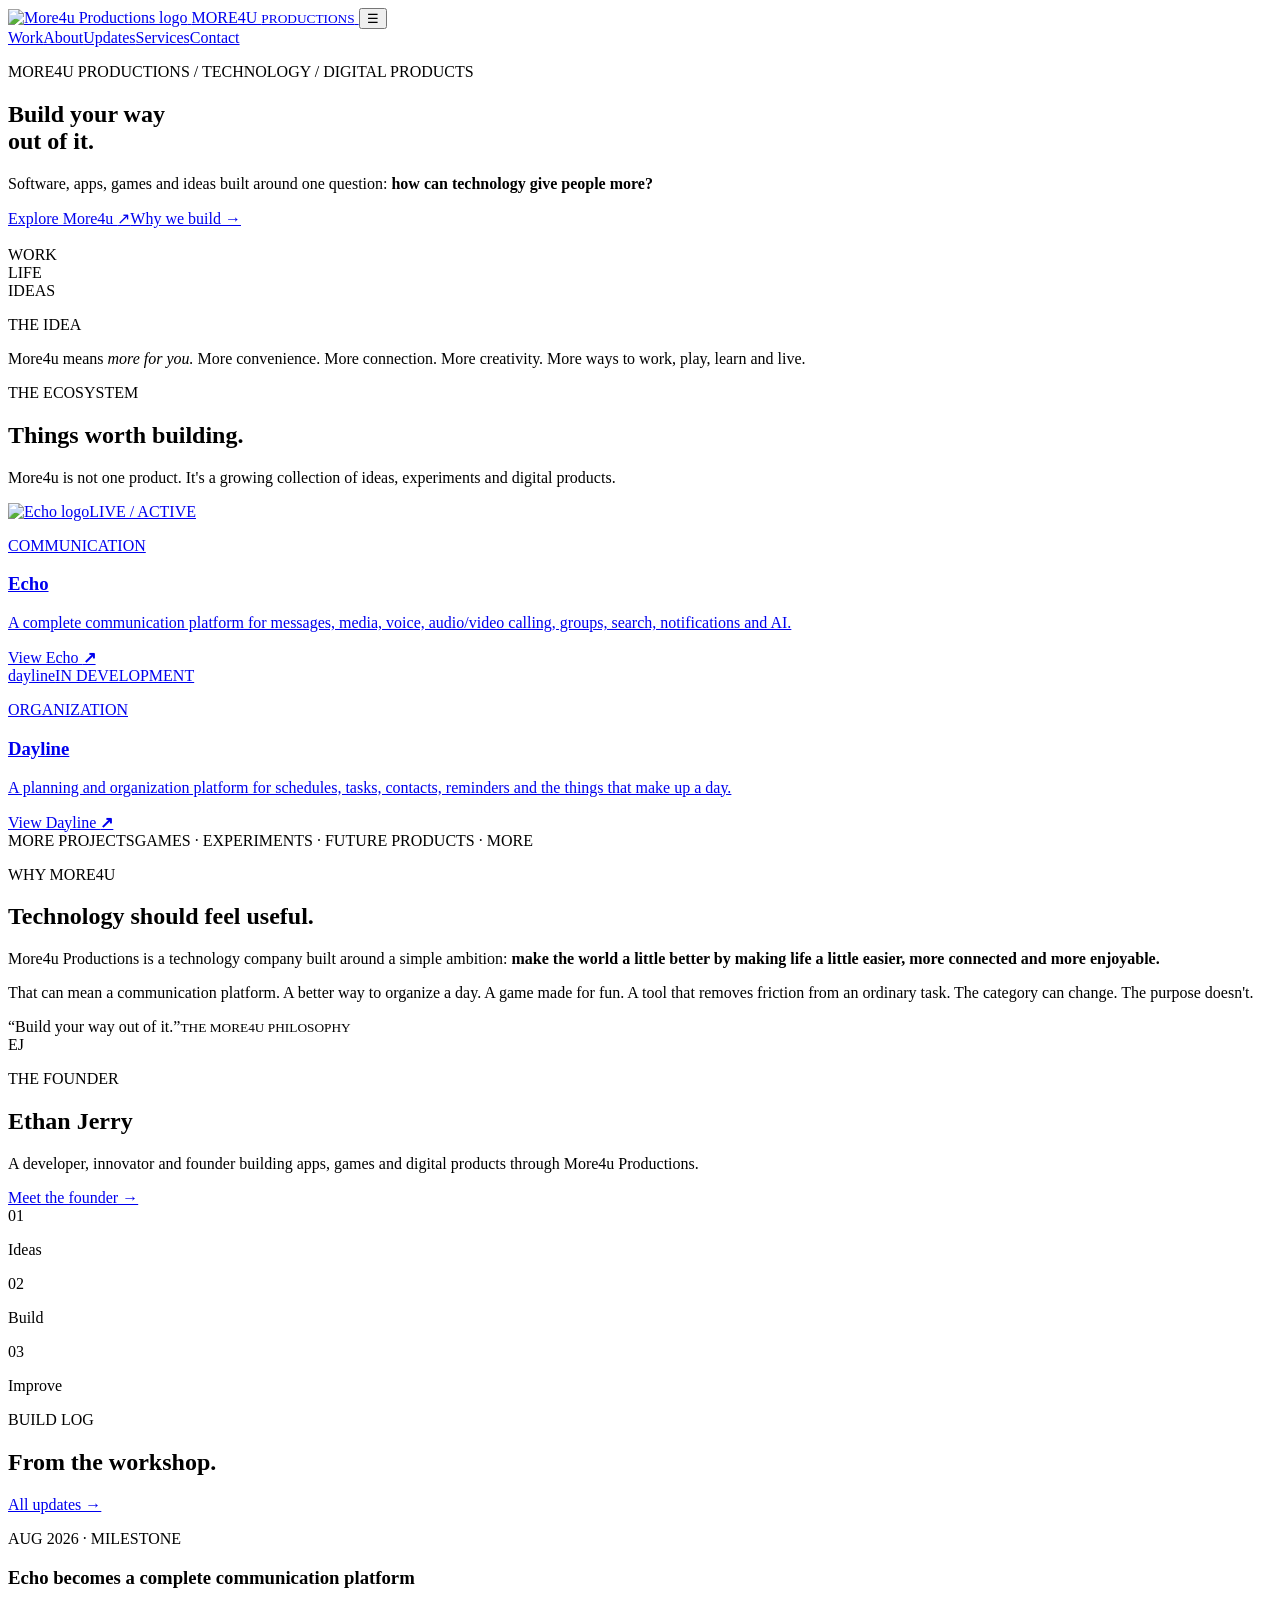
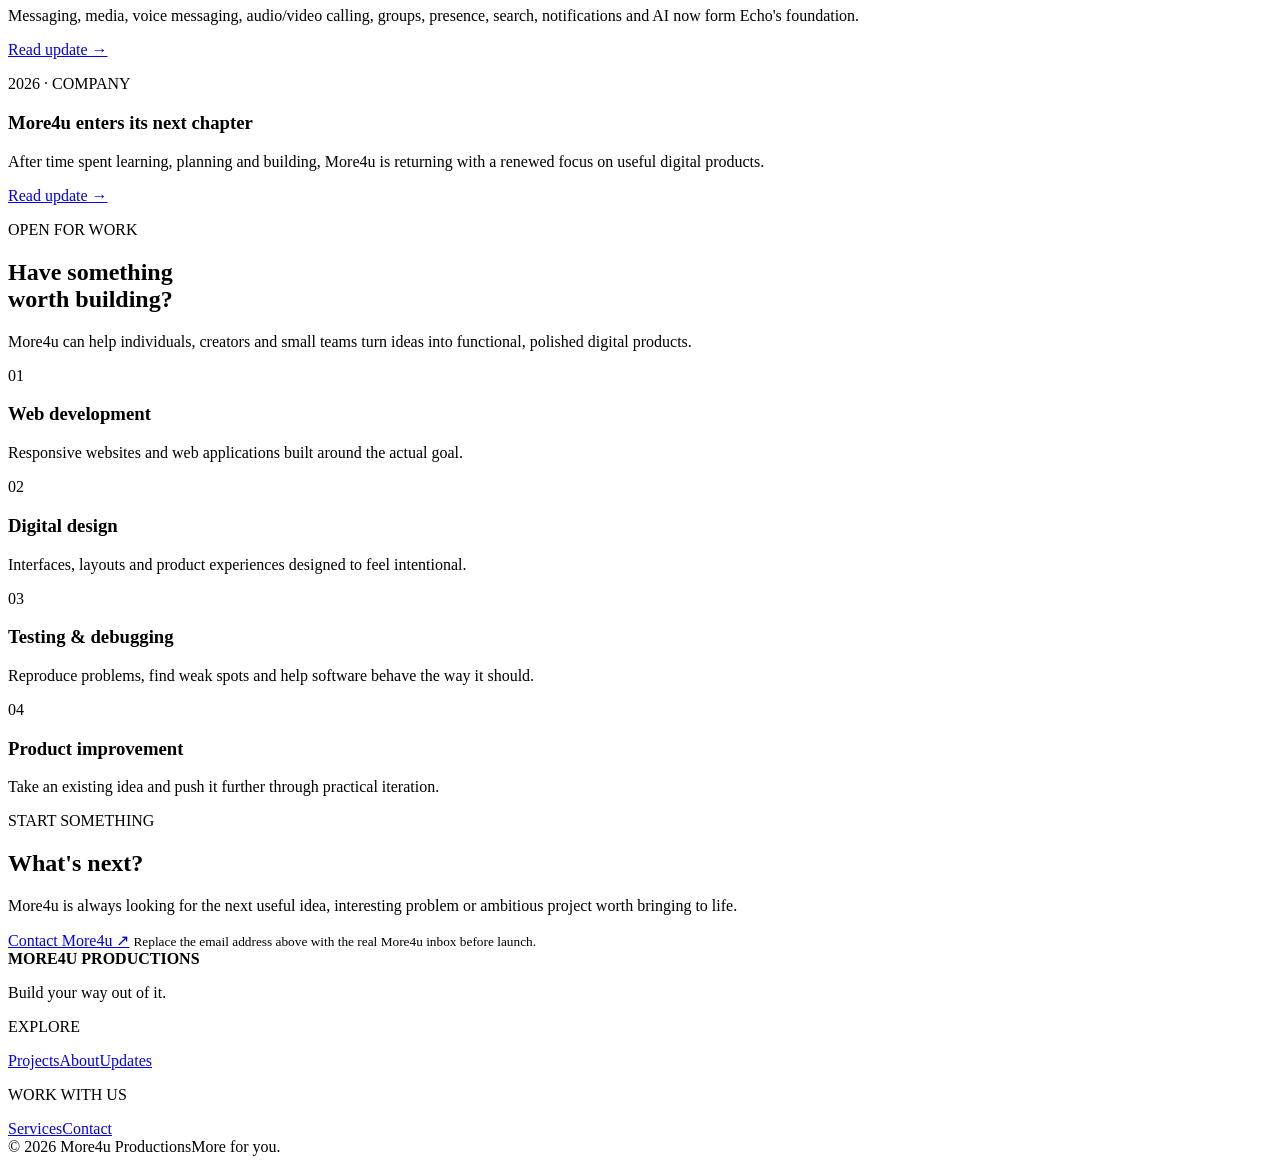
==== index.html @ 385468c3 "Add files via upload" ====
<!doctype html>
<html lang="en">
<head>
<meta charset="utf-8">
<meta name="viewport" content="width=device-width, initial-scale=1">
<meta name="description" content="More4u Productions builds software, apps, games and digital products designed to give people more.">
<meta property="og:title" content="More4u Productions">
<meta property="og:description" content="Build your way out of it.">
<meta property="og:type" content="website">
<title>More4u Productions | Build your way out of it.</title>
<link rel="icon" href="assets/more4u-logo-transparent.png">
<link rel="stylesheet" href="assets/site.css">
</head>
<body>
<div id="progress"></div>
<header class="site-header">
  <a class="brand" href="index.html" aria-label="More4u Productions home">
    <img src="assets/more4u-logo-transparent.png" alt="More4u Productions logo">
    <span>MORE4U <small>PRODUCTIONS</small></span>
  </a>
  <button class="nav-toggle" aria-label="Open menu">☰</button>
  <nav class="nav">
    <a href="#work">Work</a><a href="#story">About</a><a href="#updates">Updates</a><a href="#services">Services</a><a href="#contact">Contact</a>
  </nav>
</header>

<main>
<section class="hero shell">
  <div class="hero-copy reveal">
    <p class="kicker">MORE4U PRODUCTIONS / TECHNOLOGY / DIGITAL PRODUCTS</p>
    <h1>Build your way<br><span>out of it.</span></h1>
    <p class="hero-lead">Software, apps, games and ideas built around one question: <strong>how can technology give people more?</strong></p>
    <div class="actions"><a class="button primary" href="#work">Explore More4u <span>↗</span></a><a class="text-link" href="#story">Why we build →</a></div>
  </div>
  <div class="hero-mark reveal">
    <div class="mark-ring"></div>
    <img src="assets/more4u-logo-transparent.png" alt="" class="hero-logo">
    <div class="orbit-label one">WORK</div><div class="orbit-label two">LIFE</div><div class="orbit-label three">IDEAS</div>
  </div>
</section>

<section class="statement">
  <div class="shell statement-grid">
    <p class="kicker">THE IDEA</p>
    <p class="statement-text">More4u means <em>more for you.</em> More convenience. More connection. More creativity. More ways to work, play, learn and live.</p>
  </div>
</section>

<section id="work" class="section shell">
  <div class="section-head"><div><p class="kicker">THE ECOSYSTEM</p><h2>Things worth building.</h2></div><p>More4u is not one product. It's a growing collection of ideas, experiments and digital products.</p></div>
  <div class="project-grid">
    <a class="project-card featured" href="projects/echo.html">
      <div class="project-visual echo-visual"><img src="assets/echo-logo.png" alt="Echo logo"><span class="visual-tag">LIVE / ACTIVE</span></div>
      <div class="project-info"><p class="eyebrow">COMMUNICATION</p><h3>Echo</h3><p>A complete communication platform for messages, media, voice, audio/video calling, groups, search, notifications and AI.</p><span class="arrow">View Echo <b>↗</b></span></div>
    </a>
    <a class="project-card" href="projects/dayline.html">
      <div class="project-visual dayline-visual"><span class="dayline-word">dayline</span><span class="visual-tag development">IN DEVELOPMENT</span></div>
      <div class="project-info"><p class="eyebrow">ORGANIZATION</p><h3>Dayline</h3><p>A planning and organization platform for schedules, tasks, contacts, reminders and the things that make up a day.</p><span class="arrow">View Dayline <b>↗</b></span></div>
    </a>
  </div>
  <div class="future-row"><span>MORE PROJECTS</span><span>GAMES · EXPERIMENTS · FUTURE PRODUCTS · MORE</span></div>
</section>

<section id="story" class="section dark-section">
  <div class="shell story-grid">
    <div class="story-title"><p class="kicker">WHY MORE4U</p><h2>Technology should feel useful.</h2></div>
    <div class="story-copy">
      <p>More4u Productions is a technology company built around a simple ambition: <strong>make the world a little better by making life a little easier, more connected and more enjoyable.</strong></p>
      <p>That can mean a communication platform. A better way to organize a day. A game made for fun. A tool that removes friction from an ordinary task. The category can change. The purpose doesn't.</p>
      <div class="quote">“Build your way out of it.”<small>THE MORE4U PHILOSOPHY</small></div>
    </div>
  </div>
</section>

<section class="founder shell">
  <div class="founder-card">
    <div class="founder-avatar">EJ</div>
    <div class="founder-main"><p class="kicker">THE FOUNDER</p><h2>Ethan Jerry</h2><p>A developer, innovator and founder building apps, games and digital products through More4u Productions.</p><a href="about.html" class="text-link">Meet the founder →</a></div>
    <div class="founder-side"><span>01</span><p>Ideas</p><span>02</span><p>Build</p><span>03</span><p>Improve</p></div>
  </div>
</section>

<section id="updates" class="section shell">
  <div class="section-head"><div><p class="kicker">BUILD LOG</p><h2>From the workshop.</h2></div><a class="text-link" href="updates.html">All updates →</a></div>
  <div class="post-grid">
    <article class="post-card"><p class="post-date">AUG 2026 · MILESTONE</p><h3>Echo becomes a complete communication platform</h3><p>Messaging, media, voice messaging, audio/video calling, groups, presence, search, notifications and AI now form Echo's foundation.</p><a href="updates/echo-communication-platform.html">Read update →</a></article>
    <article class="post-card"><p class="post-date">2026 · COMPANY</p><h3>More4u enters its next chapter</h3><p>After time spent learning, planning and building, More4u is returning with a renewed focus on useful digital products.</p><a href="updates/more4u-next-chapter.html">Read update →</a></article>
  </div>
</section>

<section id="services" class="section shell service-section">
  <div class="section-head"><div><p class="kicker">OPEN FOR WORK</p><h2>Have something<br>worth building?</h2></div><p>More4u can help individuals, creators and small teams turn ideas into functional, polished digital products.</p></div>
  <div class="service-grid">
    <div><span>01</span><h3>Web development</h3><p>Responsive websites and web applications built around the actual goal.</p></div>
    <div><span>02</span><h3>Digital design</h3><p>Interfaces, layouts and product experiences designed to feel intentional.</p></div>
    <div><span>03</span><h3>Testing & debugging</h3><p>Reproduce problems, find weak spots and help software behave the way it should.</p></div>
    <div><span>04</span><h3>Product improvement</h3><p>Take an existing idea and push it further through practical iteration.</p></div>
  </div>
</section>

<section id="contact" class="contact-section">
  <div class="shell contact-inner">
    <p class="kicker">START SOMETHING</p><h2>What's next?</h2>
    <p>More4u is always looking for the next useful idea, interesting problem or ambitious project worth bringing to life.</p>
    <a class="button primary" href="mailto:hello@more4uproductions.dedyn.io">Contact More4u <span>↗</span></a>
    <small class="contact-note">Replace the email address above with the real More4u inbox before launch.</small>
  </div>
</section>
</main>

<footer class="site-footer"><div class="shell footer-grid"><div class="footer-brand"><img src="assets/more4u-logo-transparent.png" alt=""><b>MORE4U PRODUCTIONS</b><p>Build your way out of it.</p></div><div><p class="footer-label">EXPLORE</p><a href="#work">Projects</a><a href="about.html">About</a><a href="updates.html">Updates</a></div><div><p class="footer-label">WORK WITH US</p><a href="#services">Services</a><a href="#contact">Contact</a></div></div><div class="shell footer-bottom"><span>© 2026 More4u Productions</span><span>More for you.</span></div></footer>
<script src="assets/site.js"></script>
</body></html>
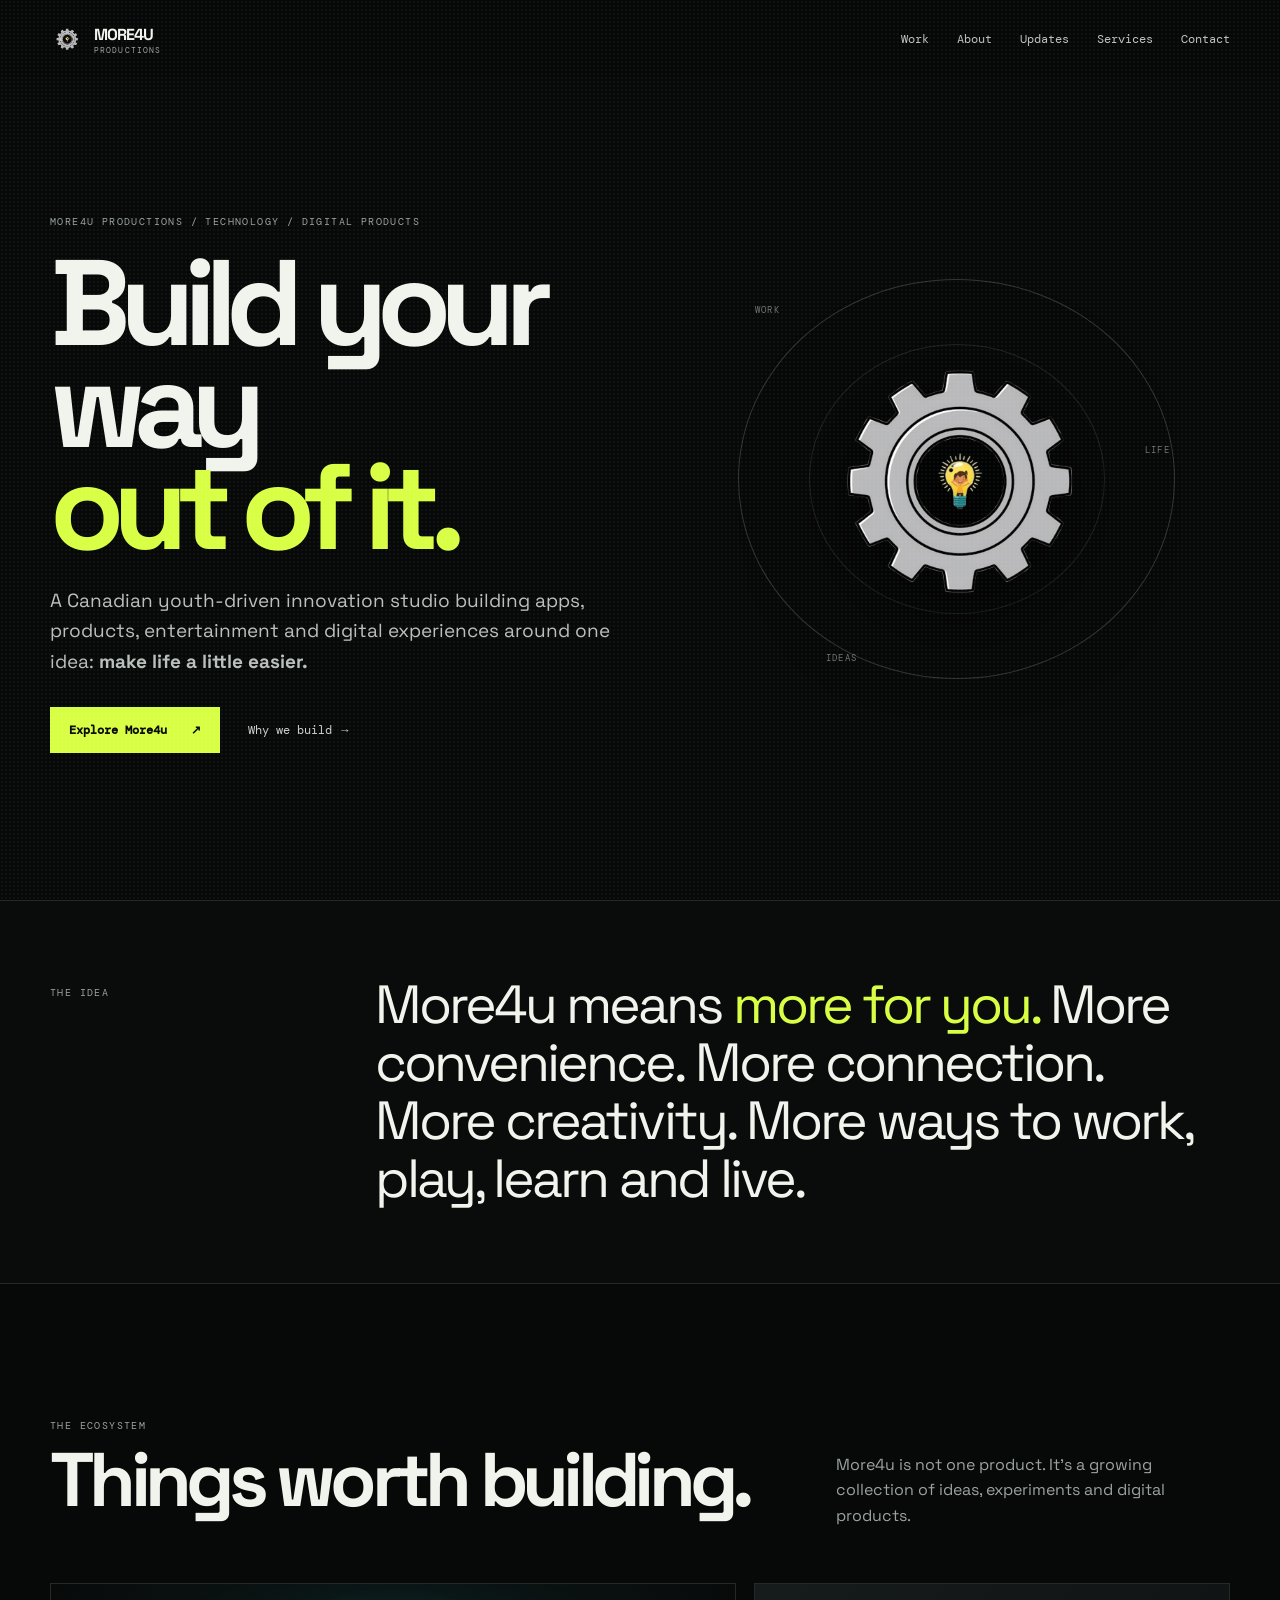
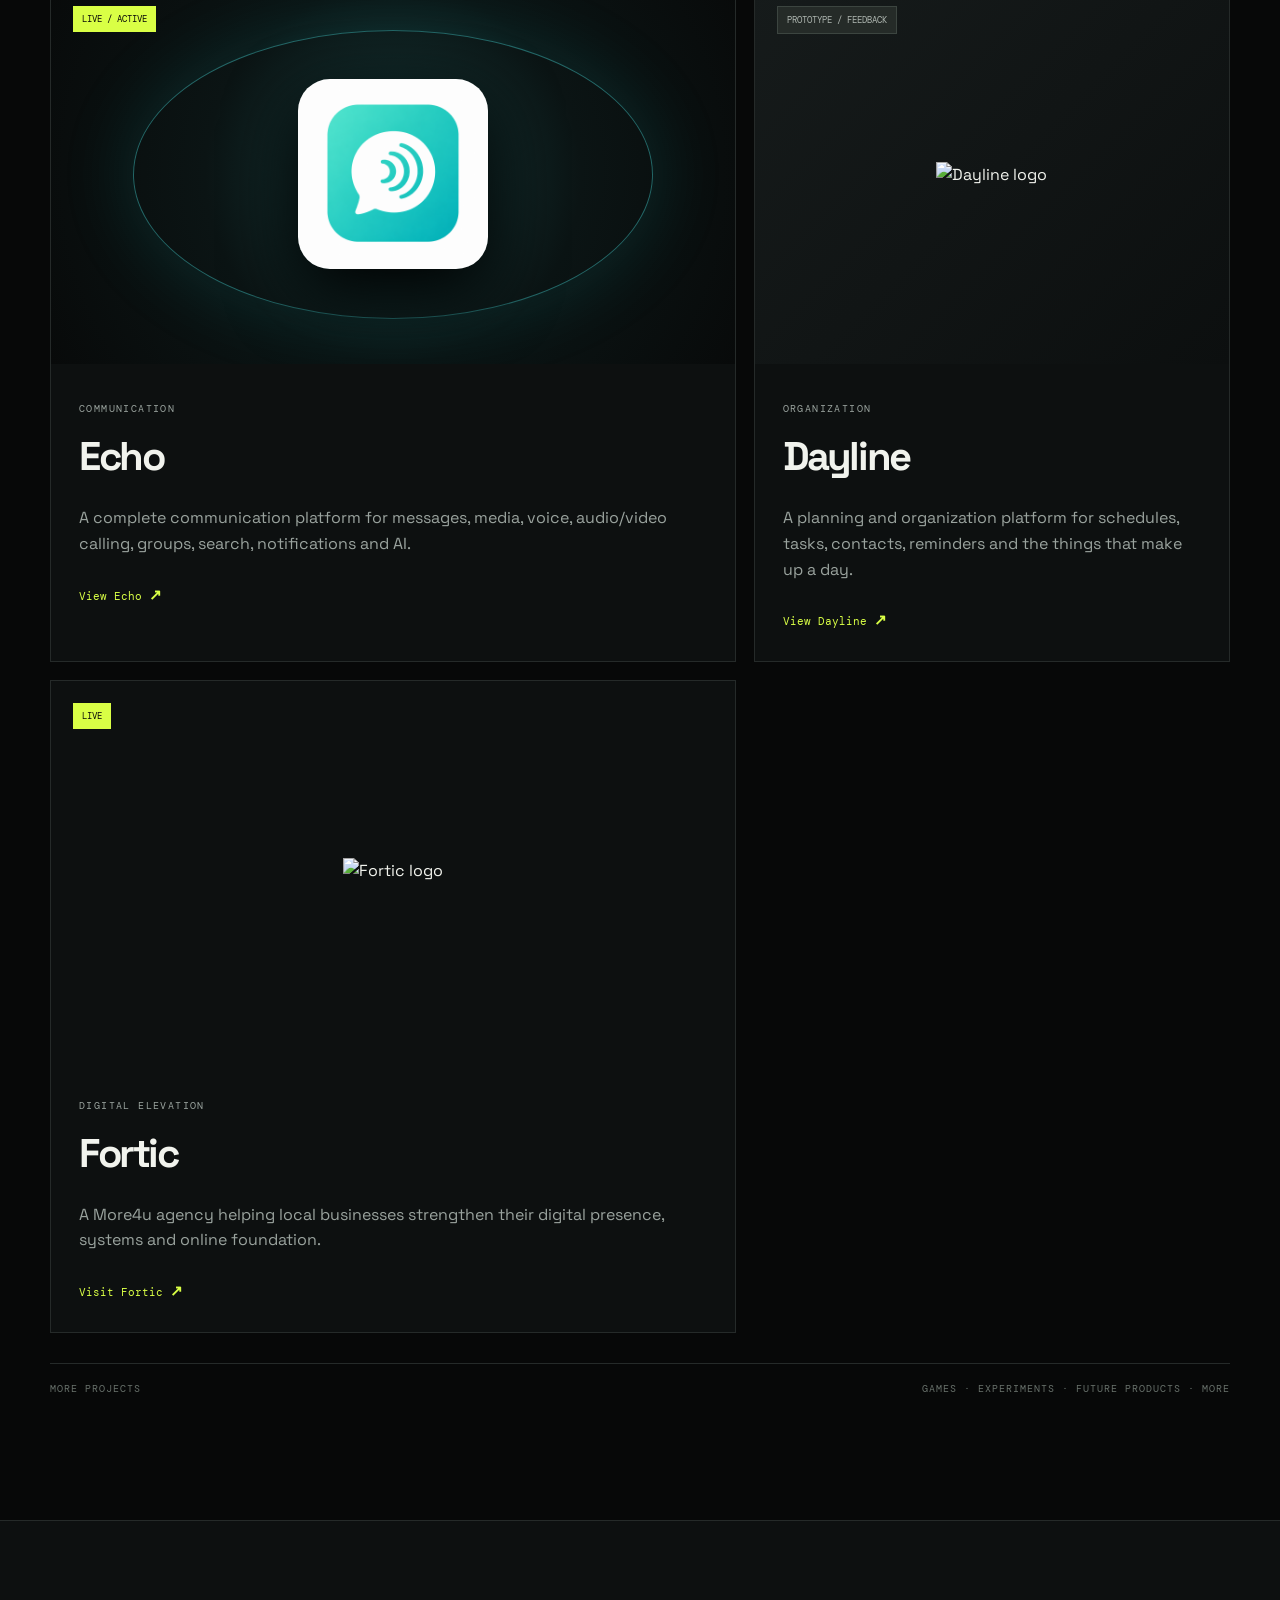
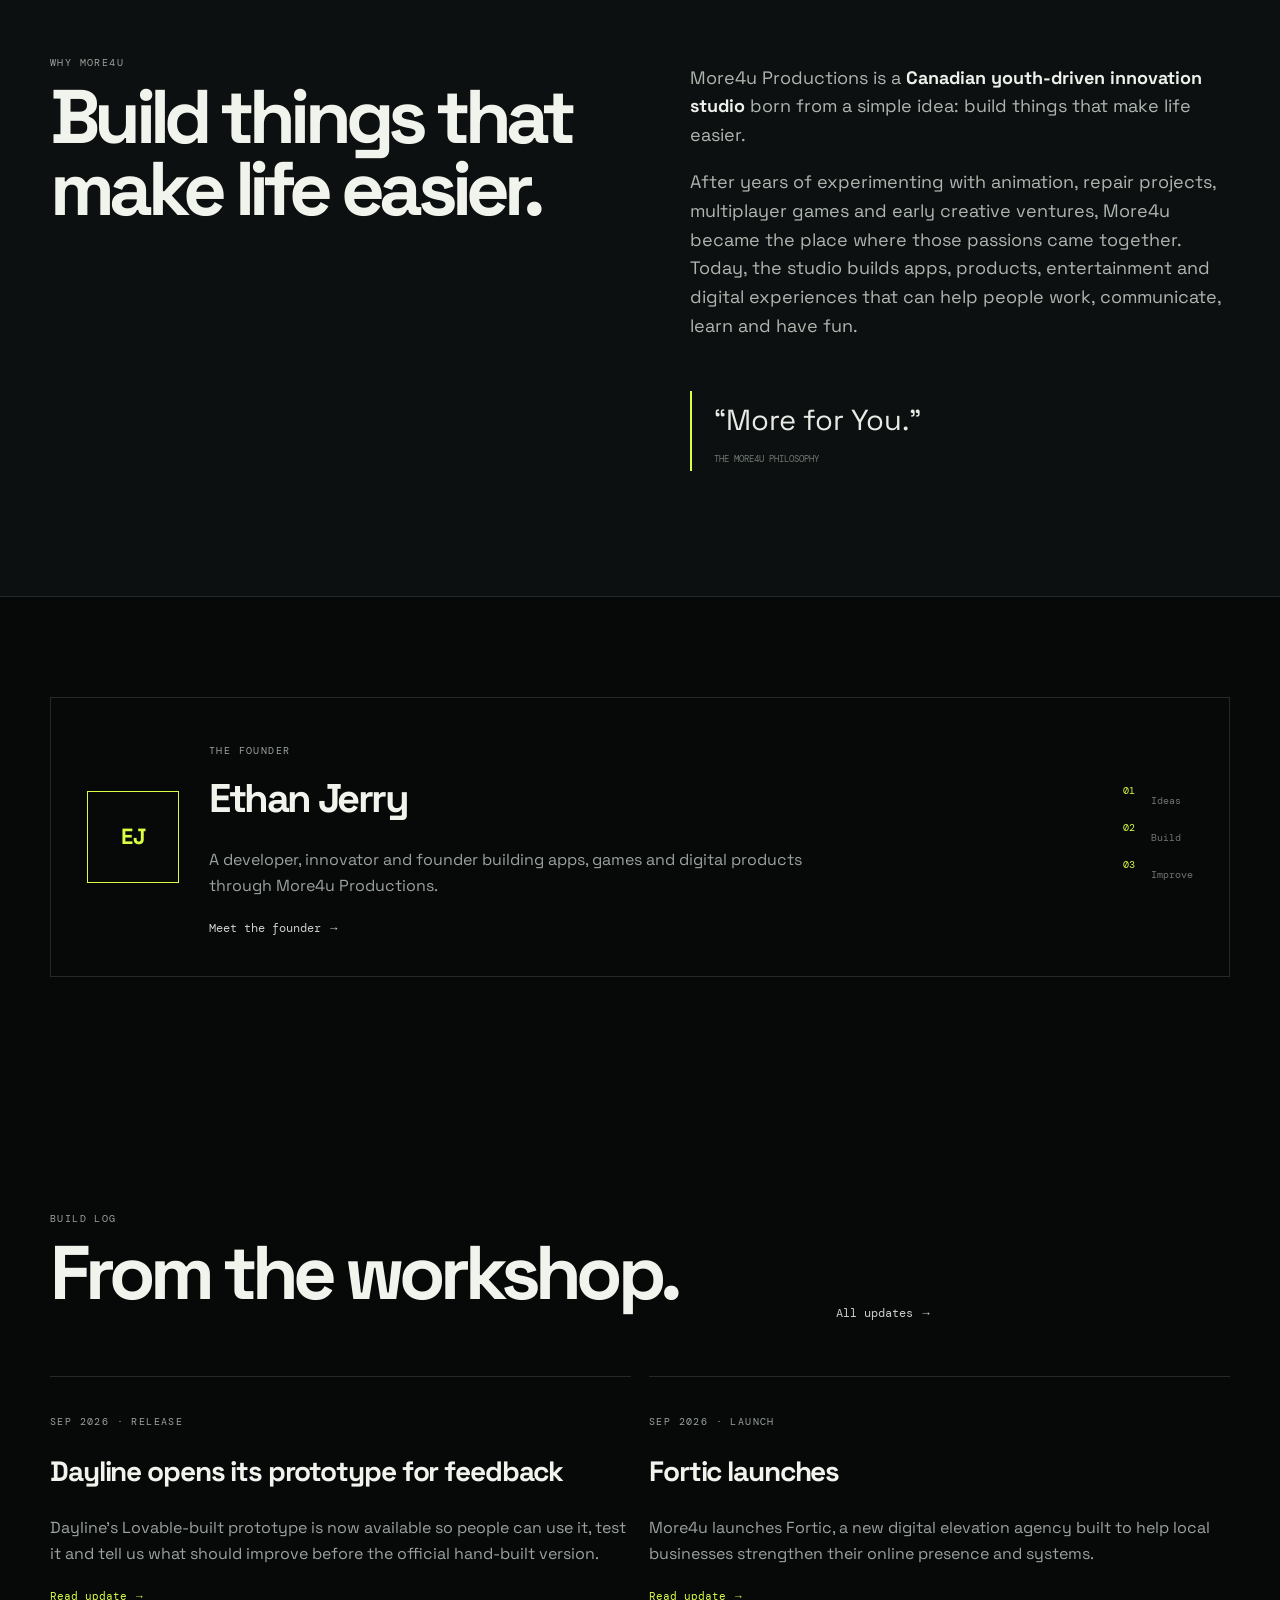
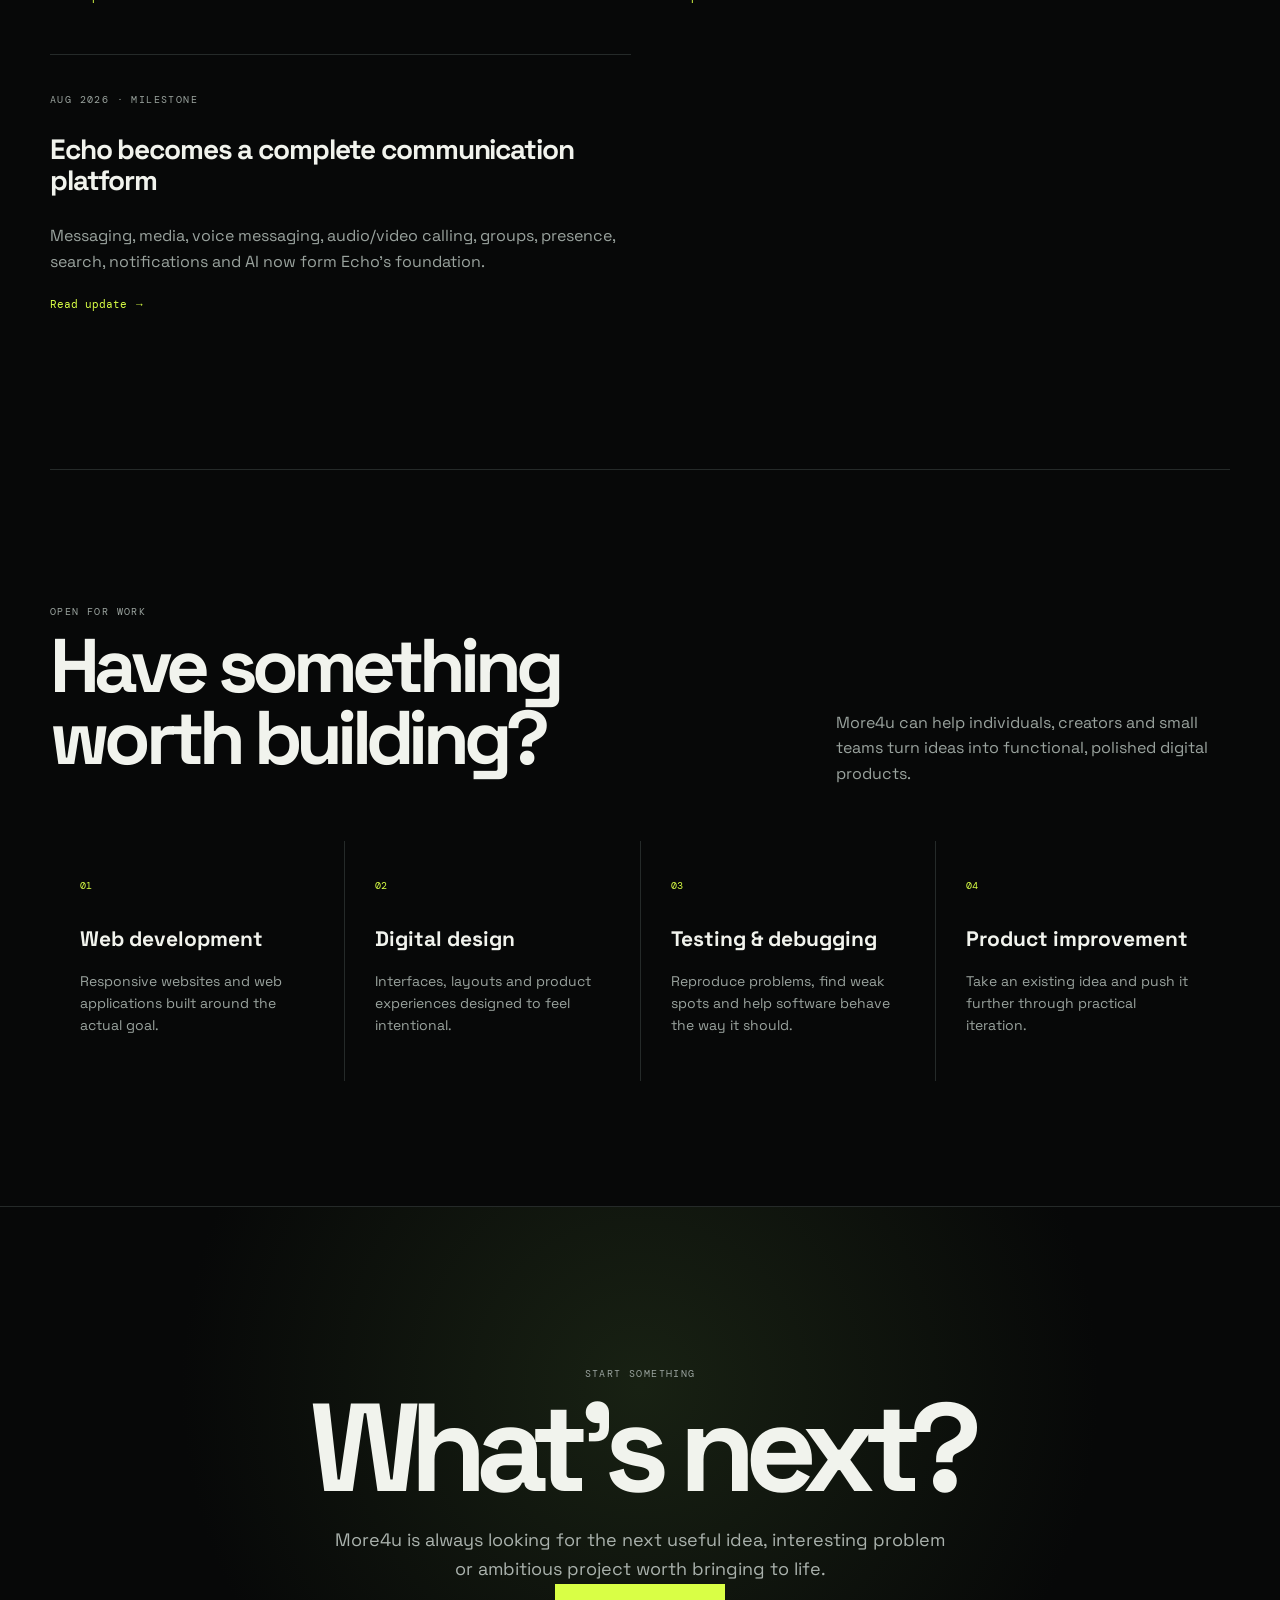
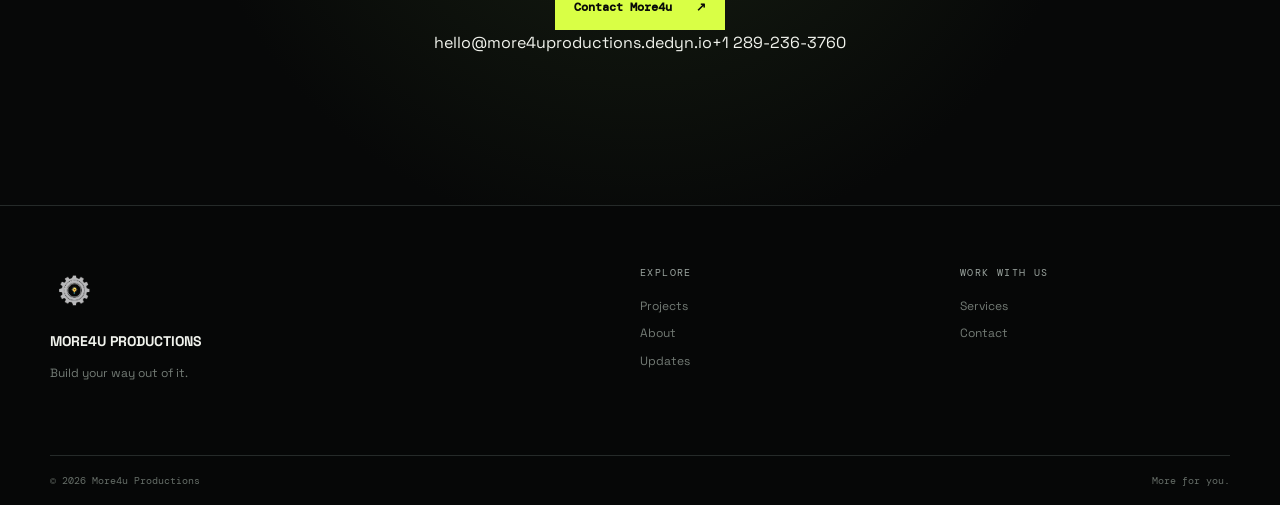
==== commit b98b4ae5: "Add files via upload" ====
--- a/index.html
+++ b/index.html
@@ -29,7 +29,7 @@
   <div class="hero-copy reveal">
     <p class="kicker">MORE4U PRODUCTIONS / TECHNOLOGY / DIGITAL PRODUCTS</p>
     <h1>Build your way<br><span>out of it.</span></h1>
-    <p class="hero-lead">Software, apps, games and ideas built around one question: <strong>how can technology give people more?</strong></p>
+    <p class="hero-lead">A Canadian youth-driven innovation studio building apps, products, entertainment and digital experiences around one idea: <strong>make life a little easier.</strong></p>
     <div class="actions"><a class="button primary" href="#work">Explore More4u <span>↗</span></a><a class="text-link" href="#story">Why we build →</a></div>
   </div>
   <div class="hero-mark reveal">
@@ -54,8 +54,12 @@
       <div class="project-info"><p class="eyebrow">COMMUNICATION</p><h3>Echo</h3><p>A complete communication platform for messages, media, voice, audio/video calling, groups, search, notifications and AI.</p><span class="arrow">View Echo <b>↗</b></span></div>
     </a>
     <a class="project-card" href="projects/dayline.html">
-      <div class="project-visual dayline-visual"><span class="dayline-word">dayline</span><span class="visual-tag development">IN DEVELOPMENT</span></div>
+      <div class="project-visual dayline-visual"><img class="project-card-logo dayline-card-logo" src="assets/dayline-logo.png" alt="Dayline logo"><span class="visual-tag development">PROTOTYPE / FEEDBACK</span></div>
       <div class="project-info"><p class="eyebrow">ORGANIZATION</p><h3>Dayline</h3><p>A planning and organization platform for schedules, tasks, contacts, reminders and the things that make up a day.</p><span class="arrow">View Dayline <b>↗</b></span></div>
+    </a>
+    <a class="project-card" href="https://fortic.more4uproductions.dedyn.io/" target="_blank" rel="noopener">
+      <div class="project-visual fortic-visual"><img class="project-card-logo fortic-card-logo" src="assets/fortic-logo.png" alt="Fortic logo"><span class="visual-tag live">LIVE</span></div>
+      <div class="project-info"><p class="eyebrow">DIGITAL ELEVATION</p><h3>Fortic</h3><p>A More4u agency helping local businesses strengthen their digital presence, systems and online foundation.</p><span class="arrow">Visit Fortic <b>↗</b></span></div>
     </a>
   </div>
   <div class="future-row"><span>MORE PROJECTS</span><span>GAMES · EXPERIMENTS · FUTURE PRODUCTS · MORE</span></div>
@@ -63,11 +67,11 @@
 
 <section id="story" class="section dark-section">
   <div class="shell story-grid">
-    <div class="story-title"><p class="kicker">WHY MORE4U</p><h2>Technology should feel useful.</h2></div>
+    <div class="story-title"><p class="kicker">WHY MORE4U</p><h2>Build things that make life easier.</h2></div>
     <div class="story-copy">
-      <p>More4u Productions is a technology company built around a simple ambition: <strong>make the world a little better by making life a little easier, more connected and more enjoyable.</strong></p>
-      <p>That can mean a communication platform. A better way to organize a day. A game made for fun. A tool that removes friction from an ordinary task. The category can change. The purpose doesn't.</p>
-      <div class="quote">“Build your way out of it.”<small>THE MORE4U PHILOSOPHY</small></div>
+      <p>More4u Productions is a <strong>Canadian youth-driven innovation studio</strong> born from a simple idea: build things that make life easier.</p>
+      <p>After years of experimenting with animation, repair projects, multiplayer games and early creative ventures, More4u became the place where those passions came together. Today, the studio builds apps, products, entertainment and digital experiences that can help people work, communicate, learn and have fun.</p>
+      <div class="quote">“More for You.”<small>THE MORE4U PHILOSOPHY</small></div>
     </div>
   </div>
 </section>
@@ -83,8 +87,9 @@
 <section id="updates" class="section shell">
   <div class="section-head"><div><p class="kicker">BUILD LOG</p><h2>From the workshop.</h2></div><a class="text-link" href="updates.html">All updates →</a></div>
   <div class="post-grid">
+    <article class="post-card"><p class="post-date">SEP 2026 · RELEASE</p><h3>Dayline opens its prototype for feedback</h3><p>Dayline's Lovable-built prototype is now available so people can use it, test it and tell us what should improve before the official hand-built version.</p><a href="updates/dayline-prototype-release.html">Read update →</a></article>
+    <article class="post-card"><p class="post-date">SEP 2026 · LAUNCH</p><h3>Fortic launches</h3><p>More4u launches Fortic, a new digital elevation agency built to help local businesses strengthen their online presence and systems.</p><a href="updates/fortic-launch.html">Read update →</a></article>
     <article class="post-card"><p class="post-date">AUG 2026 · MILESTONE</p><h3>Echo becomes a complete communication platform</h3><p>Messaging, media, voice messaging, audio/video calling, groups, presence, search, notifications and AI now form Echo's foundation.</p><a href="updates/echo-communication-platform.html">Read update →</a></article>
-    <article class="post-card"><p class="post-date">2026 · COMPANY</p><h3>More4u enters its next chapter</h3><p>After time spent learning, planning and building, More4u is returning with a renewed focus on useful digital products.</p><a href="updates/more4u-next-chapter.html">Read update →</a></article>
   </div>
 </section>
 
@@ -103,7 +108,7 @@
     <p class="kicker">START SOMETHING</p><h2>What's next?</h2>
     <p>More4u is always looking for the next useful idea, interesting problem or ambitious project worth bringing to life.</p>
     <a class="button primary" href="mailto:hello@more4uproductions.dedyn.io">Contact More4u <span>↗</span></a>
-    <small class="contact-note">Replace the email address above with the real More4u inbox before launch.</small>
+    <div class="contact-details"><a href="mailto:hello@more4uproductions.dedyn.io">hello@more4uproductions.dedyn.io</a><a href="tel:+12892363760">+1 289-236-3760</a></div>
   </div>
 </section>
 </main>
--- a/assets/site.css
+++ b/assets/site.css
@@ -0,0 +1,5 @@
+@import url('https://fonts.googleapis.com/css2?family=DM+Mono:wght@400;500&family=Space+Grotesk:wght@400;500;600;700&display=swap');
+:root{--bg:#070808;--panel:#0d1010;--panel2:#111414;--line:#252a29;--text:#f1f3ed;--muted:#9aa39e;--green:#d9ff45;--blue:#26d6d5;--max:1180px;--ease:cubic-bezier(.2,.8,.2,1)}
+*{box-sizing:border-box}html{scroll-behavior:smooth}body{margin:0;background:var(--bg);color:var(--text);font-family:'Space Grotesk',system-ui,sans-serif;line-height:1.6}body:before{content:"";position:fixed;inset:0;pointer-events:none;opacity:.045;background-image:radial-gradient(#fff 1px,transparent 1px);background-size:4px 4px;z-index:50}a{color:inherit;text-decoration:none}.shell{width:min(var(--max),calc(100% - 48px));margin:auto}.site-header{height:78px;padding:0 max(24px,calc((100vw - var(--max))/2));display:flex;align-items:center;justify-content:space-between;position:sticky;top:0;z-index:20;border-bottom:1px solid transparent;transition:.3s;background:rgba(7,8,8,.65);backdrop-filter:blur(18px)}.site-header.scrolled{border-color:var(--line);background:rgba(7,8,8,.9)}.brand{display:flex;align-items:center;gap:10px;font-weight:700;letter-spacing:-.06em}.brand img{width:34px;height:34px;object-fit:contain}.brand small{display:block;font:8px 'DM Mono';letter-spacing:.14em;color:var(--muted);margin-top:-2px}.nav{display:flex;gap:28px;font:12px 'DM Mono';color:#bdc3bf}.nav a{transition:.2s}.nav a:hover{color:var(--green)}.nav-toggle{display:none;background:none;border:0;color:#fff;font-size:24px}.hero{min-height:calc(100vh - 78px);display:grid;grid-template-columns:1.05fr .95fr;align-items:center;gap:30px;padding-top:70px;padding-bottom:90px}.kicker,.eyebrow,.post-date,.footer-label{font:10px 'DM Mono';letter-spacing:.14em;color:var(--muted)}.hero h1{font-size:clamp(62px,9.5vw,122px);line-height:.84;letter-spacing:-.09em;margin:24px 0 28px}.hero h1 span,.product-hero h1 span{color:var(--green)}.hero-lead{font-size:19px;color:#b9c0bc;max-width:650px}.actions{display:flex;align-items:center;gap:28px;margin-top:30px}.button{display:inline-flex;gap:24px;align-items:center;padding:14px 18px;font:600 12px 'DM Mono';border:1px solid var(--line)}.button.primary{background:var(--green);border-color:var(--green);color:#0a0b09}.button.disabled{color:#767e79;background:#111414}.text-link{font:12px 'DM Mono';color:#cbd0cc}.text-link:hover{color:var(--green)}.hero-mark{height:500px;position:relative;display:grid;place-items:center}.hero-logo{width:min(350px,70%);height:auto;object-fit:contain;filter:drop-shadow(0 20px 50px #000)}.mark-ring,.mark-ring:before,.mark-ring:after{position:absolute;border:1px solid #303633;border-radius:50%;content:""}.mark-ring{inset:10%;animation:spin 30s linear infinite}.mark-ring:before{inset:16%;border-color:#212624}.mark-ring:after{inset:33%;border-color:#202522}.orbit-label{position:absolute;font:9px 'DM Mono';color:#6d756f;letter-spacing:.15em}.orbit-label.one{top:15%;left:13%}.orbit-label.two{right:11%;top:43%}.orbit-label.three{bottom:13%;left:26%}@keyframes spin{to{transform:rotate(360deg)}}.statement{border-block:1px solid var(--line);background:#0a0c0c}.statement-grid{display:grid;grid-template-columns:.25fr .75fr;gap:40px;padding:75px 0}.statement-text{font-size:clamp(30px,4.2vw,58px);line-height:1.08;letter-spacing:-.055em;margin:0}.statement-text em{font-style:normal;color:var(--green)}.section{padding-top:125px;padding-bottom:125px}.section-head{display:grid;grid-template-columns:1fr .55fr;gap:70px;align-items:end;margin-bottom:55px}.section h2,.dark-section h2{font-size:clamp(45px,6vw,76px);line-height:.95;letter-spacing:-.075em;margin:12px 0}.section-head>p{color:var(--muted);margin:0}.project-grid{display:grid;grid-template-columns:1.18fr .82fr;gap:18px}.project-card{background:var(--panel);border:1px solid var(--line);transition:.45s var(--ease);overflow:hidden}.project-card:hover{transform:translateY(-7px);border-color:#4b534d}.project-visual{height:380px;position:relative;display:grid;place-items:center;overflow:hidden}.echo-visual{background:radial-gradient(circle at 50% 50%,#173d3d,#0b1414 48%,#080a0a)}.echo-visual:after{content:"";position:absolute;inset:12%;border:1px solid #236666;border-radius:50%;box-shadow:0 0 80px #1ad4d522}.echo-visual img{width:190px;z-index:1;border-radius:32px;box-shadow:0 25px 70px #000}.dayline-visual{background:linear-gradient(135deg,#161b1b,#0c0f0f)}.dayline-word{font-size:clamp(55px,7vw,92px);letter-spacing:-.09em;color:#dce0dc}.visual-tag{position:absolute;left:22px;top:22px;background:var(--green);color:#0a0b09;padding:7px 9px;font:9px 'DM Mono';z-index:3}.visual-tag.development{background:#252b28;color:#aeb6b0;border:1px solid #3c4540}.project-info{padding:28px}.project-info h3{font-size:40px;letter-spacing:-.06em;margin:4px 0 10px}.project-info p:not(.eyebrow){color:var(--muted);max-width:650px}.arrow{display:inline-block;margin-top:12px;font:11px 'DM Mono';color:var(--green)}.arrow b{font-size:15px}.future-row{display:flex;justify-content:space-between;border-top:1px solid var(--line);padding-top:18px;margin-top:30px;color:#68716b;font:10px 'DM Mono';letter-spacing:.1em}.dark-section{background:#0d1010;border-block:1px solid var(--line);padding:125px 0}.story-grid{display:grid;grid-template-columns:1fr 1fr;gap:100px}.story-copy{font-size:18px;color:#aeb6b0}.story-copy strong{color:#edf0eb}.quote{margin-top:50px;border-left:2px solid var(--green);padding:6px 0 6px 22px;font-size:29px;color:#e8ebe5}.quote small{display:block;font:9px 'DM Mono';color:#6f7872;margin-top:10px}.founder{padding-top:100px;padding-bottom:100px}.founder-card{border:1px solid var(--line);display:grid;grid-template-columns:auto 1fr auto;gap:30px;align-items:center;padding:36px}.founder-avatar{width:92px;height:92px;border:1px solid var(--green);display:grid;place-items:center;color:var(--green);font-size:22px;font-weight:700}.founder-avatar.large{width:145px;height:145px;font-size:35px}.founder-main h2{font-size:40px;letter-spacing:-.06em;margin:2px 0 4px}.founder-main p{color:var(--muted);max-width:650px}.founder-side{display:grid;grid-template-columns:auto auto;gap:4px 16px;font:10px 'DM Mono';color:#6d756f}.founder-side span{color:var(--green)}.post-grid{display:grid;grid-template-columns:1fr 1fr;gap:18px}.post-card{border-top:1px solid var(--line);padding:28px 0}.post-card h3{font-size:28px;line-height:1.1;letter-spacing:-.04em}.post-card p:not(.post-date){color:var(--muted)}.post-card a{font:11px 'DM Mono';color:var(--green)}.service-section{border-top:1px solid var(--line)}.service-grid{display:grid;grid-template-columns:repeat(4,1fr);gap:1px;background:var(--line)}.service-grid>div{background:var(--bg);padding:30px;min-height:220px}.service-grid span{font:10px 'DM Mono';color:var(--green)}.service-grid h3{font-size:21px;margin:25px 0 10px}.service-grid p{color:var(--muted);font-size:14px}.contact-section{border-top:1px solid var(--line);background:radial-gradient(circle at 50% 30%,#182113,#070808 60%);text-align:center;padding:150px 0}.contact-inner>p:not(.kicker){max-width:610px;margin:0 auto;color:#aab2ad;font-size:18px}.contact-inner h2{font-size:clamp(65px,10vw,125px);letter-spacing:-.09em;line-height:.85;margin:15px 0 25px}.contact-note{display:block;color:#505952;font:9px 'DM Mono';margin-top:18px}.site-footer{border-top:1px solid var(--line);background:#060707}.footer-grid{display:grid;grid-template-columns:2fr 1fr 1fr;gap:50px;padding:60px 0}.footer-brand img{width:48px}.footer-brand b{display:block;font-size:14px;margin-top:8px}.footer-brand p,.site-footer a{color:#737b75;font-size:12px}.footer-grid>div:not(.footer-brand){display:flex;flex-direction:column;gap:8px}.footer-label{margin:0 0 10px}.footer-bottom{border-top:1px solid var(--line);padding:18px 0;display:flex;justify-content:space-between;color:#656d67;font:10px 'DM Mono'}.page-hero{padding-top:140px;padding-bottom:110px}.page-hero h1{font-size:clamp(65px,10vw,125px);letter-spacing:-.09em;line-height:.85;margin:20px 0}.page-hero>p:last-child{font-size:20px;color:var(--muted);max-width:700px}.about-grid,.prose-grid{display:grid;grid-template-columns:1fr 1fr;gap:100px}.prose{font-size:18px;color:#aab2ad}.about-founder{width:min(var(--max),calc(100% - 48px));margin:auto;display:grid;grid-template-columns:auto 1fr;gap:50px;align-items:center;padding:120px 0}.about-founder h2{font-size:55px;line-height:.95;letter-spacing:-.07em}.product-page{overflow:hidden}.product-hero{min-height:calc(100vh - 78px);display:grid;grid-template-columns:1.05fr .95fr;align-items:center;gap:60px;padding-top:80px;padding-bottom:100px}.product-logo-row{display:flex;align-items:center;gap:18px;margin-top:25px}.product-logo-row>img{width:65px;height:65px;border-radius:17px}.product-hero h1{font-size:clamp(60px,8vw,105px);letter-spacing:-.09em;line-height:.85;margin:30px 0}.status{font:9px 'DM Mono';padding:7px 9px;border:1px solid}.status.live{color:var(--green);border-color:#526329}.status.development{color:#b4bbb6;border-color:#3b423e}.edit-note{font:9px 'DM Mono';color:#566059;margin-top:14px}.product-showcase{height:540px;display:grid;place-items:center;position:relative}.echo-showcase{background:radial-gradient(circle,#153e3e 0%,#0a1111 52%,transparent 70%)}.echo-showcase:before,.echo-showcase:after{content:"";position:absolute;border:1px solid #286060;border-radius:50%}.echo-showcase:before{inset:10%}.echo-showcase:after{inset:25%}.echo-showcase img{width:250px;position:relative;z-index:2;border-radius:42px;box-shadow:0 30px 100px #000}.day-showcase{background:linear-gradient(135deg,#121716,#090b0b);border:1px solid var(--line);flex-direction:column}.day-showcase span{font-size:clamp(60px,8vw,100px);letter-spacing:-.09em}.day-showcase small{font:9px 'DM Mono';color:#6e7771;letter-spacing:.18em}.dayline-mini{font-size:42px;letter-spacing:-.09em}.feature-band{border-block:1px solid var(--line);background:#0b0d0d}.feature-list{display:grid;grid-template-columns:repeat(4,1fr);gap:1px;background:var(--line)}.feature-list>div{background:#0b0d0d;padding:38px 28px;min-height:190px}.feature-list b{font:10px 'DM Mono';color:var(--green)}.feature-list h3{font-size:23px;margin:24px 0 5px}.feature-list p{color:var(--muted);font-size:13px}.article{max-width:850px;padding-top:140px;padding-bottom:150px}.article h1{font-size:clamp(55px,7vw,90px);line-height:.9;letter-spacing:-.08em;margin:25px 0}.article-dek{font-size:21px;color:var(--muted)}.article-line{height:1px;background:var(--line);margin:55px 0}.article p:not(.kicker):not(.article-dek){font-size:18px;color:#b4bbb6;line-height:1.8}.post-list{border-top:1px solid var(--line)}.post-row{display:grid;grid-template-columns:.35fr 1fr auto;gap:40px;padding:32px 0;border-bottom:1px solid var(--line);align-items:center}.post-row div:first-child{display:flex;flex-direction:column;gap:7px;font:9px 'DM Mono';color:#6f7872}.post-row div:first-child b{color:var(--green);font-weight:400}.post-row h2{font-size:30px;letter-spacing:-.05em;margin:0 0 7px}.post-row p{color:var(--muted);margin:0}.post-row>span{font-size:22px;color:var(--green)}#progress{height:2px;background:var(--green);position:fixed;top:0;left:0;width:0;z-index:100;transition:width .1s}.reveal,.project-card,.post-card,.service-grid>div{opacity:0;transform:translateY(20px);transition:opacity .7s var(--ease),transform .7s var(--ease)}.reveal.visible,.project-card.visible,.post-card.visible,.service-grid>div.visible{opacity:1;transform:none}
+@media(max-width:850px){.shell{width:min(var(--max),calc(100% - 34px))}.site-header{height:68px}.nav-toggle{display:block}.nav{display:none;position:absolute;left:0;right:0;top:68px;background:#080909;border-bottom:1px solid var(--line);padding:18px 24px;flex-direction:column;gap:0}.nav.open{display:flex}.nav a{padding:13px 0}.hero,.product-hero{grid-template-columns:1fr;min-height:auto;padding-top:90px}.hero-mark{height:360px}.section,.dark-section{padding-top:85px;padding-bottom:85px}.statement-grid,.story-grid,.about-grid,.prose-grid{grid-template-columns:1fr;gap:30px}.section-head{grid-template-columns:1fr;gap:18px}.project-grid,.post-grid{grid-template-columns:1fr}.project-visual{height:300px}.service-grid,.feature-list{grid-template-columns:1fr 1fr}.founder-card{grid-template-columns:auto 1fr}.founder-side{grid-column:1/-1;display:flex;gap:18px}.footer-grid{grid-template-columns:1fr 1fr}.footer-brand{grid-column:1/-1}.post-row{grid-template-columns:1fr auto}.post-row>div:nth-child(2){grid-column:1/-1;grid-row:2}.post-row>span{grid-column:2;grid-row:1}.product-showcase{height:400px}.about-founder{grid-template-columns:1fr;gap:30px;padding:85px 0}.hero h1{font-size:clamp(60px,17vw,100px)}}
+@media(max-width:520px){.service-grid,.feature-list{grid-template-columns:1fr}.founder-card{grid-template-columns:1fr}.founder-side{display:grid}.footer-grid{grid-template-columns:1fr}.footer-bottom{gap:10px;flex-direction:column}.actions{align-items:flex-start;flex-direction:column;gap:18px}.hero-logo{width:220px}.product-showcase{height:320px}}
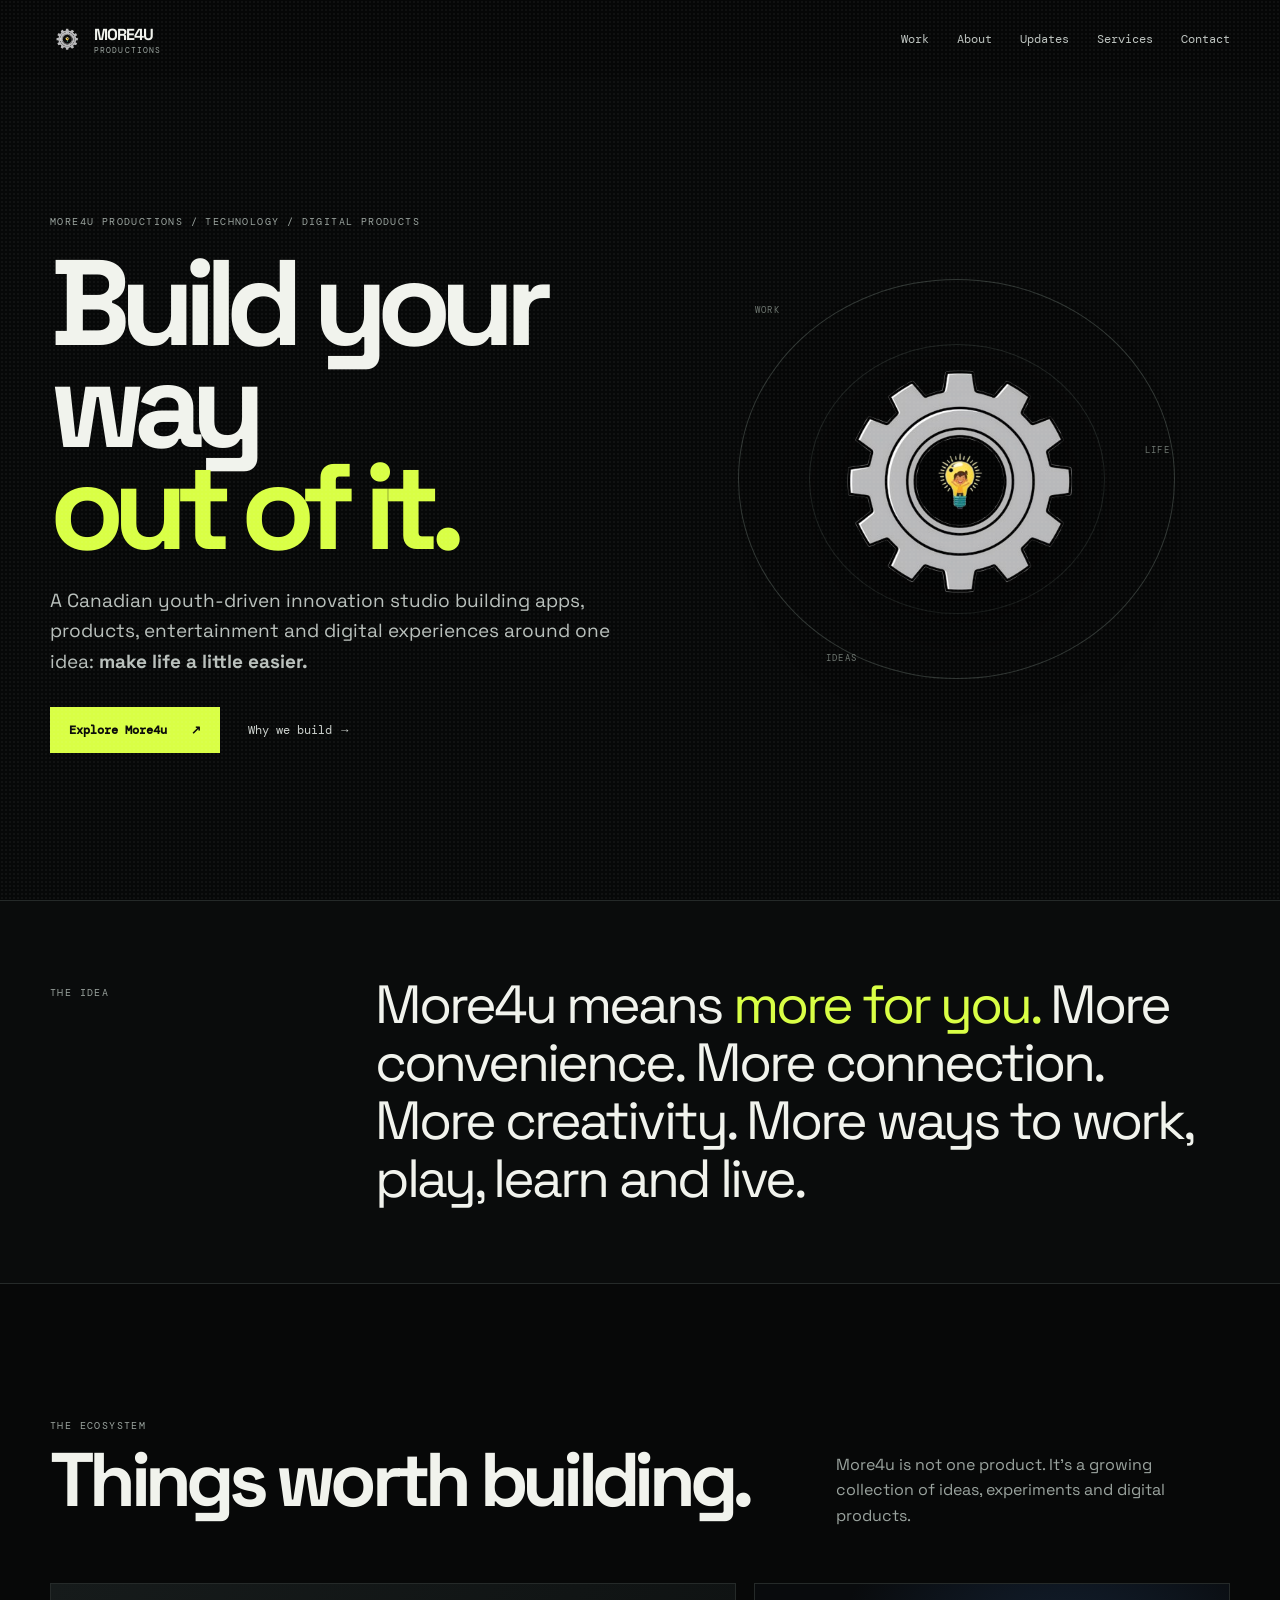
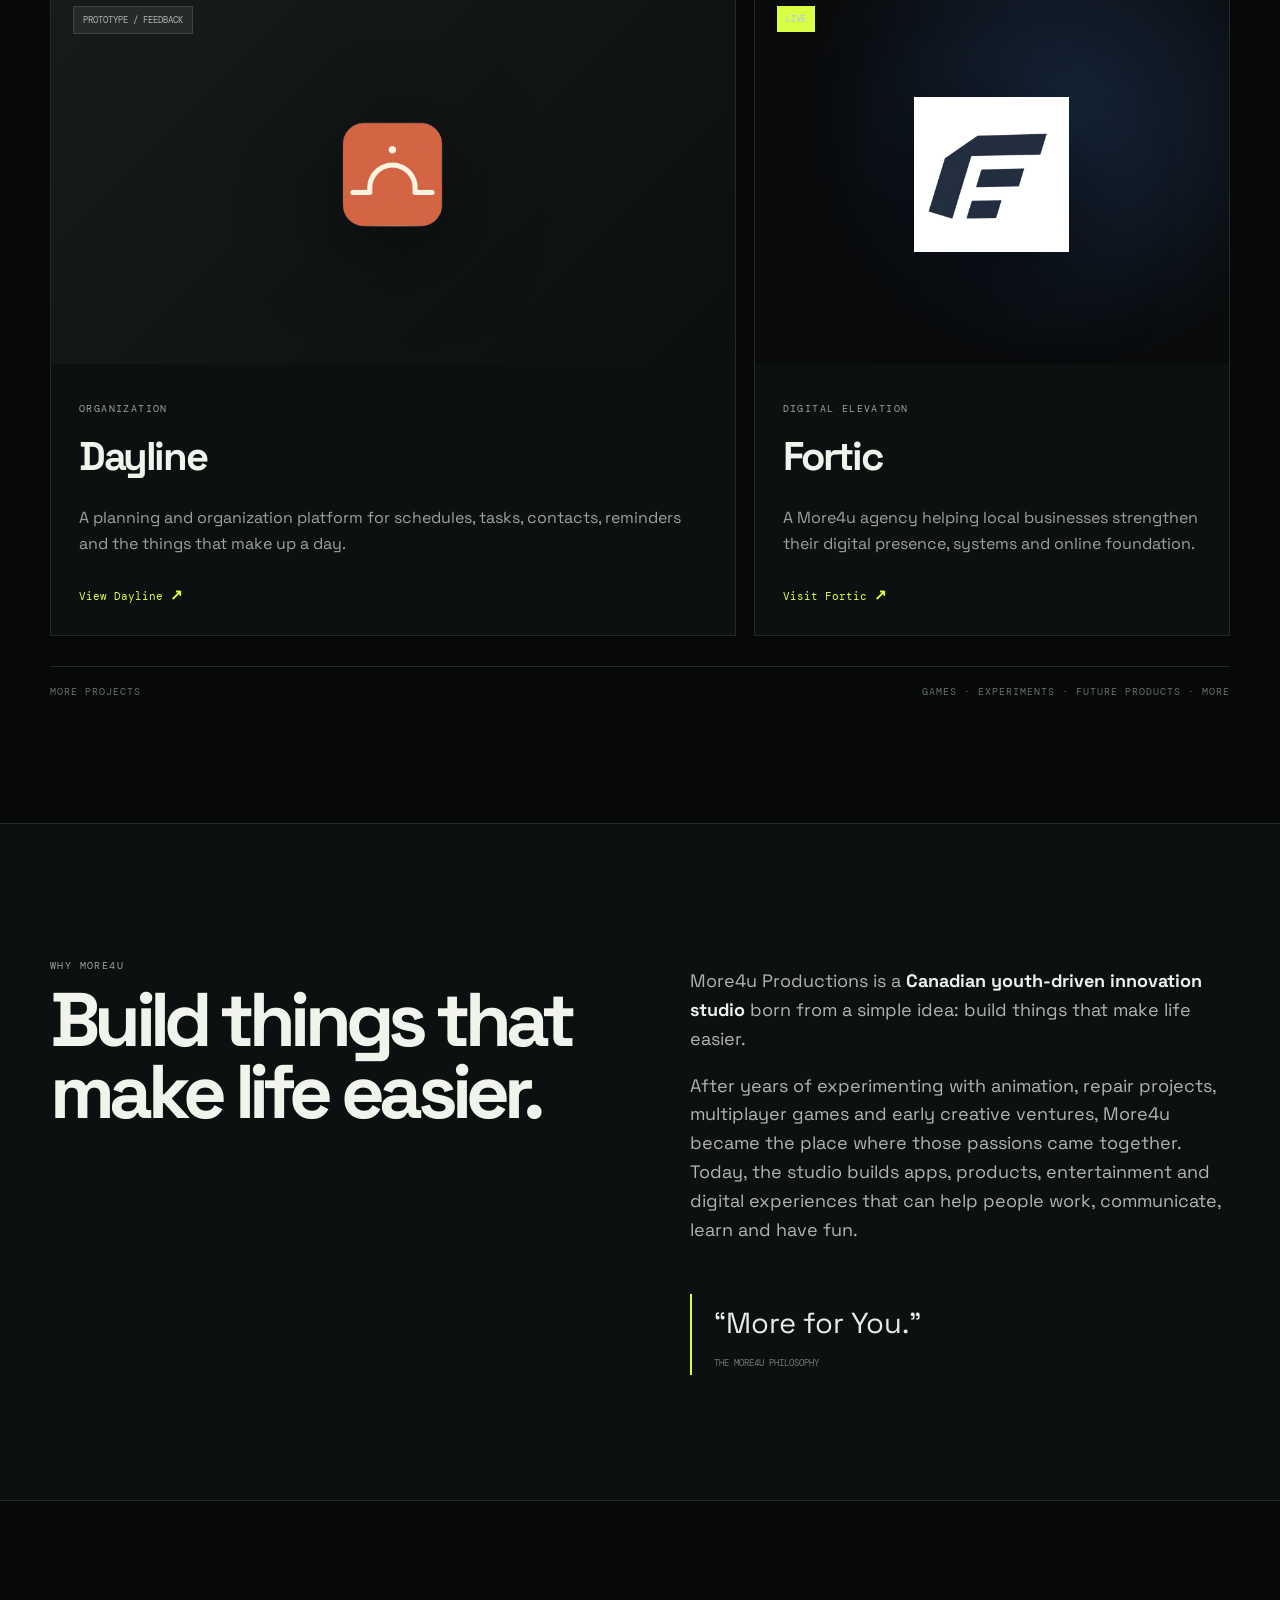
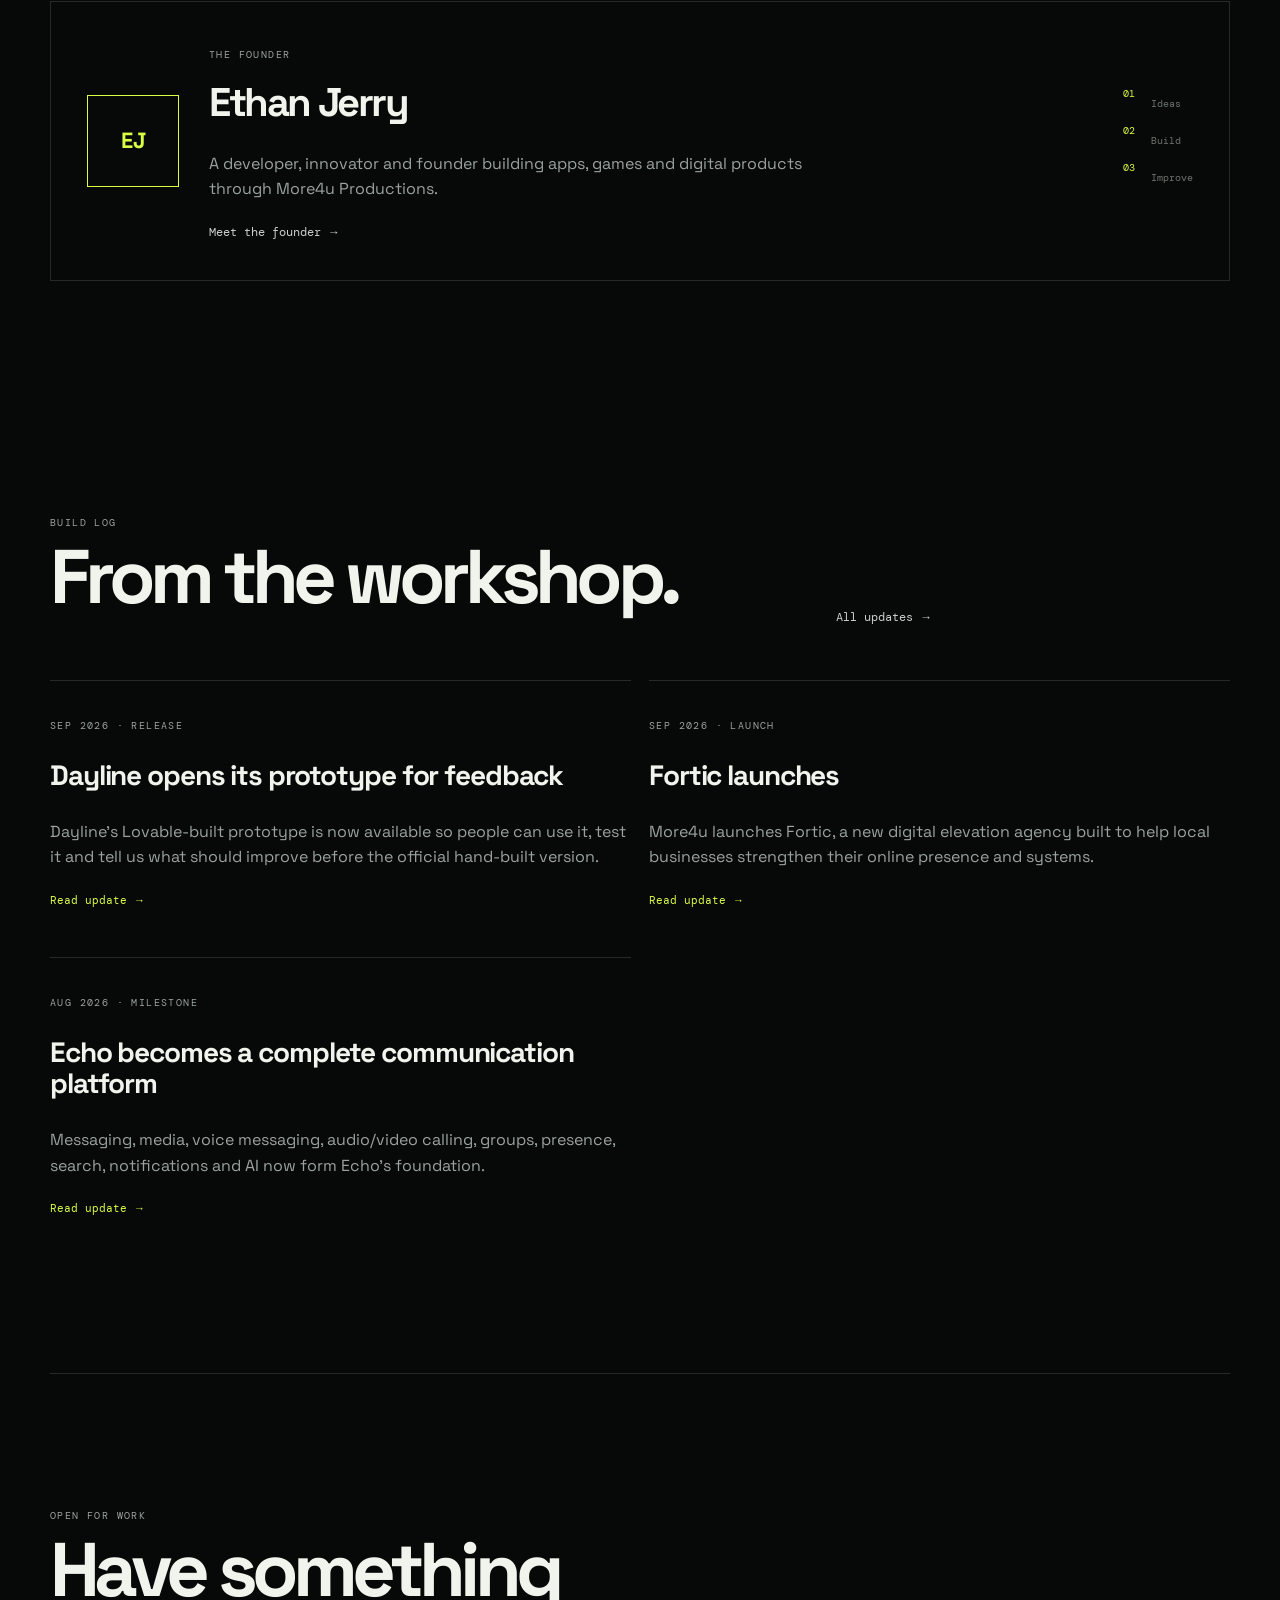
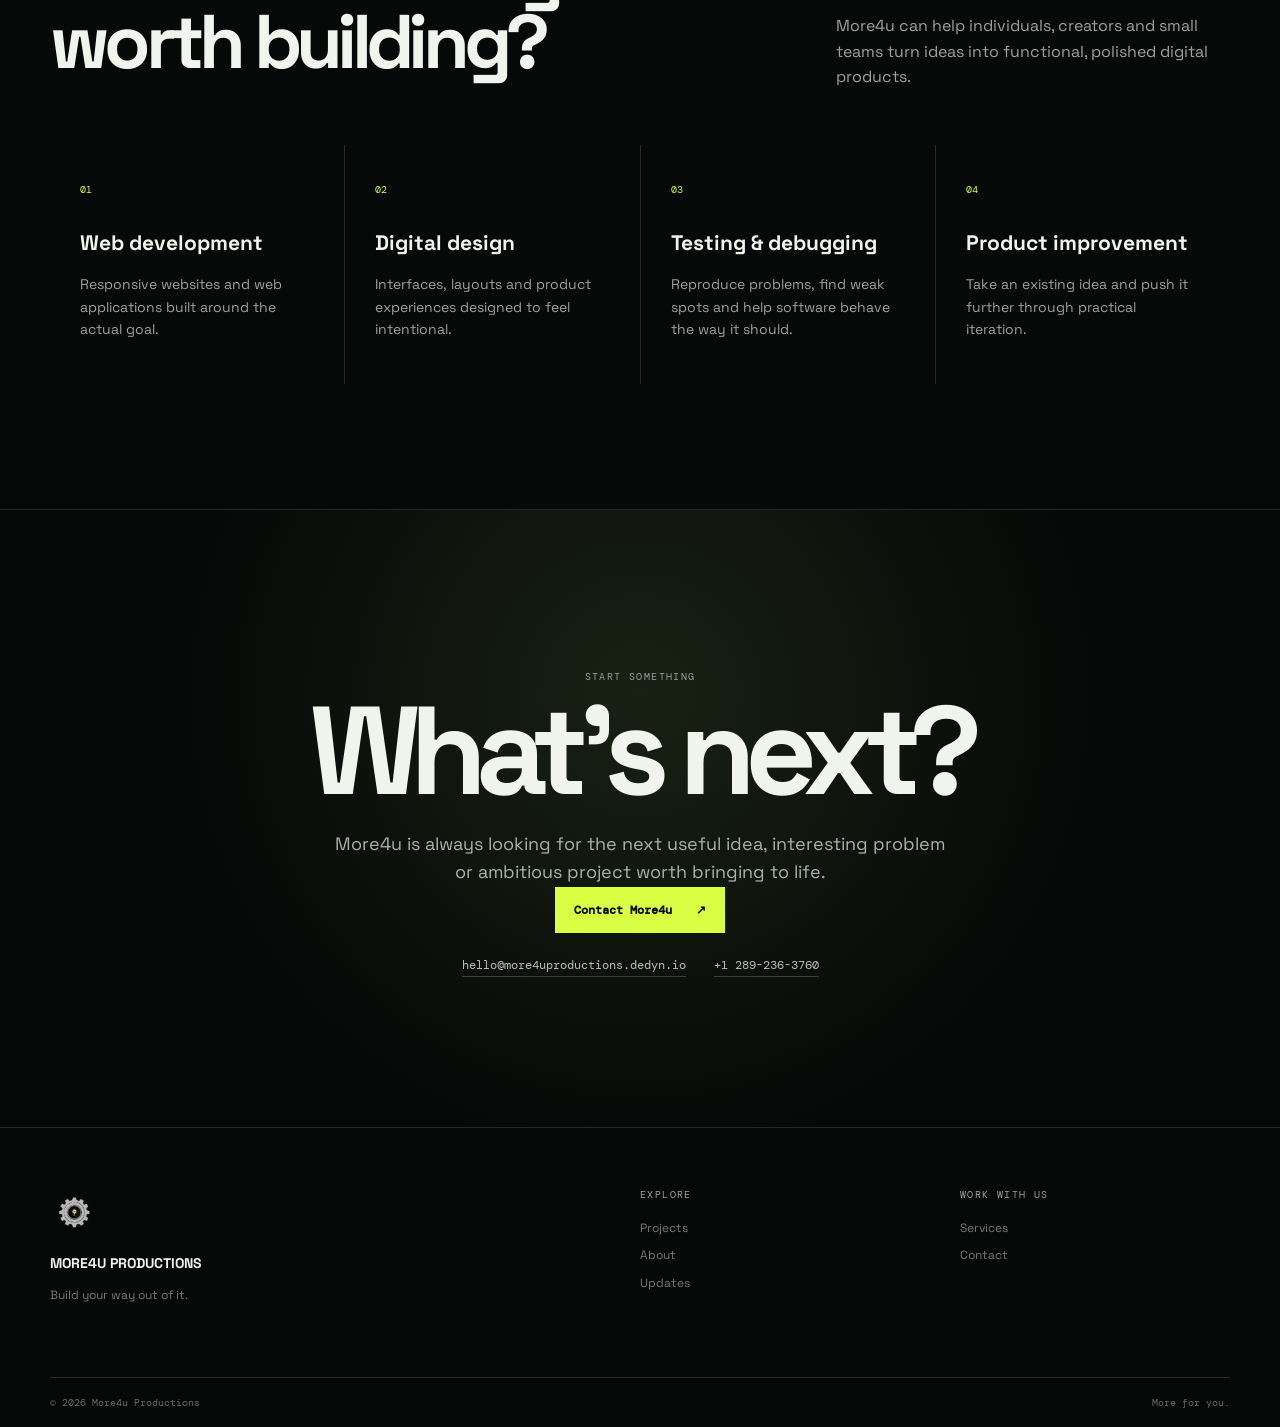
==== commit 9672c3bf: "Remove Echo from the website amid discontinuation." ====
--- a/index.html
+++ b/index.html
@@ -49,10 +49,6 @@
 <section id="work" class="section shell">
   <div class="section-head"><div><p class="kicker">THE ECOSYSTEM</p><h2>Things worth building.</h2></div><p>More4u is not one product. It's a growing collection of ideas, experiments and digital products.</p></div>
   <div class="project-grid">
-    <a class="project-card featured" href="projects/echo.html">
-      <div class="project-visual echo-visual"><img src="assets/echo-logo.png" alt="Echo logo"><span class="visual-tag">LIVE / ACTIVE</span></div>
-      <div class="project-info"><p class="eyebrow">COMMUNICATION</p><h3>Echo</h3><p>A complete communication platform for messages, media, voice, audio/video calling, groups, search, notifications and AI.</p><span class="arrow">View Echo <b>↗</b></span></div>
-    </a>
     <a class="project-card" href="projects/dayline.html">
       <div class="project-visual dayline-visual"><img class="project-card-logo dayline-card-logo" src="assets/dayline-logo.png" alt="Dayline logo"><span class="visual-tag development">PROTOTYPE / FEEDBACK</span></div>
       <div class="project-info"><p class="eyebrow">ORGANIZATION</p><h3>Dayline</h3><p>A planning and organization platform for schedules, tasks, contacts, reminders and the things that make up a day.</p><span class="arrow">View Dayline <b>↗</b></span></div>
@@ -115,4 +111,4 @@
 
 <footer class="site-footer"><div class="shell footer-grid"><div class="footer-brand"><img src="assets/more4u-logo-transparent.png" alt=""><b>MORE4U PRODUCTIONS</b><p>Build your way out of it.</p></div><div><p class="footer-label">EXPLORE</p><a href="#work">Projects</a><a href="about.html">About</a><a href="updates.html">Updates</a></div><div><p class="footer-label">WORK WITH US</p><a href="#services">Services</a><a href="#contact">Contact</a></div></div><div class="shell footer-bottom"><span>© 2026 More4u Productions</span><span>More for you.</span></div></footer>
 <script src="assets/site.js"></script>
-</body></html>+</body></html>
--- a/assets/site.css
+++ b/assets/site.css
@@ -1,5 +1,7 @@
 @import url('https://fonts.googleapis.com/css2?family=DM+Mono:wght@400;500&family=Space+Grotesk:wght@400;500;600;700&display=swap');
 :root{--bg:#070808;--panel:#0d1010;--panel2:#111414;--line:#252a29;--text:#f1f3ed;--muted:#9aa39e;--green:#d9ff45;--blue:#26d6d5;--max:1180px;--ease:cubic-bezier(.2,.8,.2,1)}
-*{box-sizing:border-box}html{scroll-behavior:smooth}body{margin:0;background:var(--bg);color:var(--text);font-family:'Space Grotesk',system-ui,sans-serif;line-height:1.6}body:before{content:"";position:fixed;inset:0;pointer-events:none;opacity:.045;background-image:radial-gradient(#fff 1px,transparent 1px);background-size:4px 4px;z-index:50}a{color:inherit;text-decoration:none}.shell{width:min(var(--max),calc(100% - 48px));margin:auto}.site-header{height:78px;padding:0 max(24px,calc((100vw - var(--max))/2));display:flex;align-items:center;justify-content:space-between;position:sticky;top:0;z-index:20;border-bottom:1px solid transparent;transition:.3s;background:rgba(7,8,8,.65);backdrop-filter:blur(18px)}.site-header.scrolled{border-color:var(--line);background:rgba(7,8,8,.9)}.brand{display:flex;align-items:center;gap:10px;font-weight:700;letter-spacing:-.06em}.brand img{width:34px;height:34px;object-fit:contain}.brand small{display:block;font:8px 'DM Mono';letter-spacing:.14em;color:var(--muted);margin-top:-2px}.nav{display:flex;gap:28px;font:12px 'DM Mono';color:#bdc3bf}.nav a{transition:.2s}.nav a:hover{color:var(--green)}.nav-toggle{display:none;background:none;border:0;color:#fff;font-size:24px}.hero{min-height:calc(100vh - 78px);display:grid;grid-template-columns:1.05fr .95fr;align-items:center;gap:30px;padding-top:70px;padding-bottom:90px}.kicker,.eyebrow,.post-date,.footer-label{font:10px 'DM Mono';letter-spacing:.14em;color:var(--muted)}.hero h1{font-size:clamp(62px,9.5vw,122px);line-height:.84;letter-spacing:-.09em;margin:24px 0 28px}.hero h1 span,.product-hero h1 span{color:var(--green)}.hero-lead{font-size:19px;color:#b9c0bc;max-width:650px}.actions{display:flex;align-items:center;gap:28px;margin-top:30px}.button{display:inline-flex;gap:24px;align-items:center;padding:14px 18px;font:600 12px 'DM Mono';border:1px solid var(--line)}.button.primary{background:var(--green);border-color:var(--green);color:#0a0b09}.button.disabled{color:#767e79;background:#111414}.text-link{font:12px 'DM Mono';color:#cbd0cc}.text-link:hover{color:var(--green)}.hero-mark{height:500px;position:relative;display:grid;place-items:center}.hero-logo{width:min(350px,70%);height:auto;object-fit:contain;filter:drop-shadow(0 20px 50px #000)}.mark-ring,.mark-ring:before,.mark-ring:after{position:absolute;border:1px solid #303633;border-radius:50%;content:""}.mark-ring{inset:10%;animation:spin 30s linear infinite}.mark-ring:before{inset:16%;border-color:#212624}.mark-ring:after{inset:33%;border-color:#202522}.orbit-label{position:absolute;font:9px 'DM Mono';color:#6d756f;letter-spacing:.15em}.orbit-label.one{top:15%;left:13%}.orbit-label.two{right:11%;top:43%}.orbit-label.three{bottom:13%;left:26%}@keyframes spin{to{transform:rotate(360deg)}}.statement{border-block:1px solid var(--line);background:#0a0c0c}.statement-grid{display:grid;grid-template-columns:.25fr .75fr;gap:40px;padding:75px 0}.statement-text{font-size:clamp(30px,4.2vw,58px);line-height:1.08;letter-spacing:-.055em;margin:0}.statement-text em{font-style:normal;color:var(--green)}.section{padding-top:125px;padding-bottom:125px}.section-head{display:grid;grid-template-columns:1fr .55fr;gap:70px;align-items:end;margin-bottom:55px}.section h2,.dark-section h2{font-size:clamp(45px,6vw,76px);line-height:.95;letter-spacing:-.075em;margin:12px 0}.section-head>p{color:var(--muted);margin:0}.project-grid{display:grid;grid-template-columns:1.18fr .82fr;gap:18px}.project-card{background:var(--panel);border:1px solid var(--line);transition:.45s var(--ease);overflow:hidden}.project-card:hover{transform:translateY(-7px);border-color:#4b534d}.project-visual{height:380px;position:relative;display:grid;place-items:center;overflow:hidden}.echo-visual{background:radial-gradient(circle at 50% 50%,#173d3d,#0b1414 48%,#080a0a)}.echo-visual:after{content:"";position:absolute;inset:12%;border:1px solid #236666;border-radius:50%;box-shadow:0 0 80px #1ad4d522}.echo-visual img{width:190px;z-index:1;border-radius:32px;box-shadow:0 25px 70px #000}.dayline-visual{background:linear-gradient(135deg,#161b1b,#0c0f0f)}.dayline-word{font-size:clamp(55px,7vw,92px);letter-spacing:-.09em;color:#dce0dc}.visual-tag{position:absolute;left:22px;top:22px;background:var(--green);color:#0a0b09;padding:7px 9px;font:9px 'DM Mono';z-index:3}.visual-tag.development{background:#252b28;color:#aeb6b0;border:1px solid #3c4540}.project-info{padding:28px}.project-info h3{font-size:40px;letter-spacing:-.06em;margin:4px 0 10px}.project-info p:not(.eyebrow){color:var(--muted);max-width:650px}.arrow{display:inline-block;margin-top:12px;font:11px 'DM Mono';color:var(--green)}.arrow b{font-size:15px}.future-row{display:flex;justify-content:space-between;border-top:1px solid var(--line);padding-top:18px;margin-top:30px;color:#68716b;font:10px 'DM Mono';letter-spacing:.1em}.dark-section{background:#0d1010;border-block:1px solid var(--line);padding:125px 0}.story-grid{display:grid;grid-template-columns:1fr 1fr;gap:100px}.story-copy{font-size:18px;color:#aeb6b0}.story-copy strong{color:#edf0eb}.quote{margin-top:50px;border-left:2px solid var(--green);padding:6px 0 6px 22px;font-size:29px;color:#e8ebe5}.quote small{display:block;font:9px 'DM Mono';color:#6f7872;margin-top:10px}.founder{padding-top:100px;padding-bottom:100px}.founder-card{border:1px solid var(--line);display:grid;grid-template-columns:auto 1fr auto;gap:30px;align-items:center;padding:36px}.founder-avatar{width:92px;height:92px;border:1px solid var(--green);display:grid;place-items:center;color:var(--green);font-size:22px;font-weight:700}.founder-avatar.large{width:145px;height:145px;font-size:35px}.founder-main h2{font-size:40px;letter-spacing:-.06em;margin:2px 0 4px}.founder-main p{color:var(--muted);max-width:650px}.founder-side{display:grid;grid-template-columns:auto auto;gap:4px 16px;font:10px 'DM Mono';color:#6d756f}.founder-side span{color:var(--green)}.post-grid{display:grid;grid-template-columns:1fr 1fr;gap:18px}.post-card{border-top:1px solid var(--line);padding:28px 0}.post-card h3{font-size:28px;line-height:1.1;letter-spacing:-.04em}.post-card p:not(.post-date){color:var(--muted)}.post-card a{font:11px 'DM Mono';color:var(--green)}.service-section{border-top:1px solid var(--line)}.service-grid{display:grid;grid-template-columns:repeat(4,1fr);gap:1px;background:var(--line)}.service-grid>div{background:var(--bg);padding:30px;min-height:220px}.service-grid span{font:10px 'DM Mono';color:var(--green)}.service-grid h3{font-size:21px;margin:25px 0 10px}.service-grid p{color:var(--muted);font-size:14px}.contact-section{border-top:1px solid var(--line);background:radial-gradient(circle at 50% 30%,#182113,#070808 60%);text-align:center;padding:150px 0}.contact-inner>p:not(.kicker){max-width:610px;margin:0 auto;color:#aab2ad;font-size:18px}.contact-inner h2{font-size:clamp(65px,10vw,125px);letter-spacing:-.09em;line-height:.85;margin:15px 0 25px}.contact-note{display:block;color:#505952;font:9px 'DM Mono';margin-top:18px}.site-footer{border-top:1px solid var(--line);background:#060707}.footer-grid{display:grid;grid-template-columns:2fr 1fr 1fr;gap:50px;padding:60px 0}.footer-brand img{width:48px}.footer-brand b{display:block;font-size:14px;margin-top:8px}.footer-brand p,.site-footer a{color:#737b75;font-size:12px}.footer-grid>div:not(.footer-brand){display:flex;flex-direction:column;gap:8px}.footer-label{margin:0 0 10px}.footer-bottom{border-top:1px solid var(--line);padding:18px 0;display:flex;justify-content:space-between;color:#656d67;font:10px 'DM Mono'}.page-hero{padding-top:140px;padding-bottom:110px}.page-hero h1{font-size:clamp(65px,10vw,125px);letter-spacing:-.09em;line-height:.85;margin:20px 0}.page-hero>p:last-child{font-size:20px;color:var(--muted);max-width:700px}.about-grid,.prose-grid{display:grid;grid-template-columns:1fr 1fr;gap:100px}.prose{font-size:18px;color:#aab2ad}.about-founder{width:min(var(--max),calc(100% - 48px));margin:auto;display:grid;grid-template-columns:auto 1fr;gap:50px;align-items:center;padding:120px 0}.about-founder h2{font-size:55px;line-height:.95;letter-spacing:-.07em}.product-page{overflow:hidden}.product-hero{min-height:calc(100vh - 78px);display:grid;grid-template-columns:1.05fr .95fr;align-items:center;gap:60px;padding-top:80px;padding-bottom:100px}.product-logo-row{display:flex;align-items:center;gap:18px;margin-top:25px}.product-logo-row>img{width:65px;height:65px;border-radius:17px}.product-hero h1{font-size:clamp(60px,8vw,105px);letter-spacing:-.09em;line-height:.85;margin:30px 0}.status{font:9px 'DM Mono';padding:7px 9px;border:1px solid}.status.live{color:var(--green);border-color:#526329}.status.development{color:#b4bbb6;border-color:#3b423e}.edit-note{font:9px 'DM Mono';color:#566059;margin-top:14px}.product-showcase{height:540px;display:grid;place-items:center;position:relative}.echo-showcase{background:radial-gradient(circle,#153e3e 0%,#0a1111 52%,transparent 70%)}.echo-showcase:before,.echo-showcase:after{content:"";position:absolute;border:1px solid #286060;border-radius:50%}.echo-showcase:before{inset:10%}.echo-showcase:after{inset:25%}.echo-showcase img{width:250px;position:relative;z-index:2;border-radius:42px;box-shadow:0 30px 100px #000}.day-showcase{background:linear-gradient(135deg,#121716,#090b0b);border:1px solid var(--line);flex-direction:column}.day-showcase span{font-size:clamp(60px,8vw,100px);letter-spacing:-.09em}.day-showcase small{font:9px 'DM Mono';color:#6e7771;letter-spacing:.18em}.dayline-mini{font-size:42px;letter-spacing:-.09em}.feature-band{border-block:1px solid var(--line);background:#0b0d0d}.feature-list{display:grid;grid-template-columns:repeat(4,1fr);gap:1px;background:var(--line)}.feature-list>div{background:#0b0d0d;padding:38px 28px;min-height:190px}.feature-list b{font:10px 'DM Mono';color:var(--green)}.feature-list h3{font-size:23px;margin:24px 0 5px}.feature-list p{color:var(--muted);font-size:13px}.article{max-width:850px;padding-top:140px;padding-bottom:150px}.article h1{font-size:clamp(55px,7vw,90px);line-height:.9;letter-spacing:-.08em;margin:25px 0}.article-dek{font-size:21px;color:var(--muted)}.article-line{height:1px;background:var(--line);margin:55px 0}.article p:not(.kicker):not(.article-dek){font-size:18px;color:#b4bbb6;line-height:1.8}.post-list{border-top:1px solid var(--line)}.post-row{display:grid;grid-template-columns:.35fr 1fr auto;gap:40px;padding:32px 0;border-bottom:1px solid var(--line);align-items:center}.post-row div:first-child{display:flex;flex-direction:column;gap:7px;font:9px 'DM Mono';color:#6f7872}.post-row div:first-child b{color:var(--green);font-weight:400}.post-row h2{font-size:30px;letter-spacing:-.05em;margin:0 0 7px}.post-row p{color:var(--muted);margin:0}.post-row>span{font-size:22px;color:var(--green)}#progress{height:2px;background:var(--green);position:fixed;top:0;left:0;width:0;z-index:100;transition:width .1s}.reveal,.project-card,.post-card,.service-grid>div{opacity:0;transform:translateY(20px);transition:opacity .7s var(--ease),transform .7s var(--ease)}.reveal.visible,.project-card.visible,.post-card.visible,.service-grid>div.visible{opacity:1;transform:none}
+*{box-sizing:border-box}html{scroll-behavior:smooth}body{margin:0;background:var(--bg);color:var(--text);font-family:'Space Grotesk',system-ui,sans-serif;line-height:1.6}body:before{content:"";position:fixed;inset:0;pointer-events:none;opacity:.045;background-image:radial-gradient(#fff 1px,transparent 1px);background-size:4px 4px;z-index:50}a{color:inherit;text-decoration:none}.shell{width:min(var(--max),calc(100% - 48px));margin:auto}.site-header{height:78px;padding:0 max(24px,calc((100vw - var(--max))/2));display:flex;align-items:center;justify-content:space-between;position:sticky;top:0;z-index:20;border-bottom:1px solid transparent;transition:.3s;background:rgba(7,8,8,.65);backdrop-filter:blur(18px)}.site-header.scrolled{border-color:var(--line);background:rgba(7,8,8,.9)}.brand{display:flex;align-items:center;gap:10px;font-weight:700;letter-spacing:-.06em}.brand img{width:34px;height:34px;object-fit:contain}.brand small{display:block;font:8px 'DM Mono';letter-spacing:.14em;color:var(--muted);margin-top:-2px}.nav{display:flex;gap:28px;font:12px 'DM Mono';color:#bdc3bf}.nav a{transition:.2s}.nav a:hover{color:var(--green)}.nav-toggle{display:none;background:none;border:0;color:#fff;font-size:24px}.hero{min-height:calc(100vh - 78px);display:grid;grid-template-columns:1.05fr .95fr;align-items:center;gap:30px;padding-top:70px;padding-bottom:90px}.kicker,.eyebrow,.post-date,.footer-label{font:10px 'DM Mono';letter-spacing:.14em;color:var(--muted)}.hero h1{font-size:clamp(62px,9.5vw,122px);line-height:.84;letter-spacing:-.09em;margin:24px 0 28px}.hero h1 span,.product-hero h1 span{color:var(--green)}.hero-lead{font-size:19px;color:#b9c0bc;max-width:650px}.actions{display:flex;align-items:center;gap:28px;margin-top:30px}.button{display:inline-flex;gap:24px;align-items:center;padding:14px 18px;font:600 12px 'DM Mono';border:1px solid var(--line)}.button.primary{background:var(--green);border-color:var(--green);color:#0a0b09}.button.disabled{color:#767e79;background:#111414}.text-link{font:12px 'DM Mono';color:#cbd0cc}.text-link:hover{color:var(--green)}.hero-mark{height:500px;position:relative;display:grid;place-items:center}.hero-logo{width:min(350px,70%);height:auto;object-fit:contain;filter:drop-shadow(0 20px 50px #000)}.mark-ring,.mark-ring:before,.mark-ring:after{position:absolute;border:1px solid #303633;border-radius:50%;content:""}.mark-ring{inset:10%;animation:spin 30s linear infinite}.mark-ring:before{inset:16%;border-color:#212624}.mark-ring:after{inset:33%;border-color:#202522}.orbit-label{position:absolute;font:9px 'DM Mono';color:#6d756f;letter-spacing:.15em}.orbit-label.one{top:15%;left:13%}.orbit-label.two{right:11%;top:43%}.orbit-label.three{bottom:13%;left:26%}@keyframes spin{to{transform:rotate(360deg)}}.statement{border-block:1px solid var(--line);background:#0a0c0c}.statement-grid{display:grid;grid-template-columns:.25fr .75fr;gap:40px;padding:75px 0}.statement-text{font-size:clamp(30px,4.2vw,58px);line-height:1.08;letter-spacing:-.055em;margin:0}.statement-text em{font-style:normal;color:var(--green)}.section{padding-top:125px;padding-bottom:125px}.section-head{display:grid;grid-template-columns:1fr .55fr;gap:70px;align-items:end;margin-bottom:55px}.section h2,.dark-section h2{font-size:clamp(45px,6vw,76px);line-height:.95;letter-spacing:-.075em;margin:12px 0}.section-head>p{color:var(--muted);margin:0}.project-grid{display:grid;grid-template-columns:1.18fr .82fr;gap:18px}.project-card{background:var(--panel);border:1px solid var(--line);transition:.45s var(--ease);overflow:hidden}.project-card:hover{transform:translateY(-7px);border-color:#4b534d}.project-visual{height:380px;position:relative;display:grid;place-items:center;overflow:hidden}.echo-visual{background:radial-gradient(circle at 50% 50%,#173d3d,#0b1414 48%,#080a0a)}.echo-visual:after{content:"";position:absolute;inset:12%;border:1px solid #236666;border-radius:50%;box-shadow:0 0 80px #1ad4d522}.echo-visual img{width:190px;z-index:1;border-radius:32px;box-shadow:0 25px 70px #000}.dayline-visual{background:linear-gradient(135deg,#161b1b,#0c0f0f)}.project-card-logo{display:block;position:relative;z-index:2;width:auto;height:auto;max-width:52%;max-height:150px;object-fit:contain;filter:drop-shadow(0 20px 45px #0008)}.dayline-card-logo{max-width:58%;max-height:145px}.fortic-card-logo{max-width:58%;max-height:155px}.dayline-word{font-size:clamp(55px,7vw,92px);letter-spacing:-.09em;color:#dce0dc}.visual-tag{position:absolute;left:22px;top:22px;background:var(--green);color:#0a0b09;padding:7px 9px;font:9px 'DM Mono';z-index:3}.visual-tag.development{background:#252b28;color:#aeb6b0;border:1px solid #3c4540}.project-info{padding:28px}.project-info h3{font-size:40px;letter-spacing:-.06em;margin:4px 0 10px}.project-info p:not(.eyebrow){color:var(--muted);max-width:650px}.arrow{display:inline-block;margin-top:12px;font:11px 'DM Mono';color:var(--green)}.arrow b{font-size:15px}.future-row{display:flex;justify-content:space-between;border-top:1px solid var(--line);padding-top:18px;margin-top:30px;color:#68716b;font:10px 'DM Mono';letter-spacing:.1em}.dark-section{background:#0d1010;border-block:1px solid var(--line);padding:125px 0}.story-grid{display:grid;grid-template-columns:1fr 1fr;gap:100px}.story-copy{font-size:18px;color:#aeb6b0}.story-copy strong{color:#edf0eb}.quote{margin-top:50px;border-left:2px solid var(--green);padding:6px 0 6px 22px;font-size:29px;color:#e8ebe5}.quote small{display:block;font:9px 'DM Mono';color:#6f7872;margin-top:10px}.founder{padding-top:100px;padding-bottom:100px}.founder-card{border:1px solid var(--line);display:grid;grid-template-columns:auto 1fr auto;gap:30px;align-items:center;padding:36px}.founder-avatar{width:92px;height:92px;border:1px solid var(--green);display:grid;place-items:center;color:var(--green);font-size:22px;font-weight:700}.founder-avatar.large{width:145px;height:145px;font-size:35px}.founder-main h2{font-size:40px;letter-spacing:-.06em;margin:2px 0 4px}.founder-main p{color:var(--muted);max-width:650px}.founder-side{display:grid;grid-template-columns:auto auto;gap:4px 16px;font:10px 'DM Mono';color:#6d756f}.founder-side span{color:var(--green)}.post-grid{display:grid;grid-template-columns:1fr 1fr;gap:18px}.post-card{border-top:1px solid var(--line);padding:28px 0}.post-card h3{font-size:28px;line-height:1.1;letter-spacing:-.04em}.post-card p:not(.post-date){color:var(--muted)}.post-card a{font:11px 'DM Mono';color:var(--green)}.service-section{border-top:1px solid var(--line)}.service-grid{display:grid;grid-template-columns:repeat(4,1fr);gap:1px;background:var(--line)}.service-grid>div{background:var(--bg);padding:30px;min-height:220px}.service-grid span{font:10px 'DM Mono';color:var(--green)}.service-grid h3{font-size:21px;margin:25px 0 10px}.service-grid p{color:var(--muted);font-size:14px}.contact-section{border-top:1px solid var(--line);background:radial-gradient(circle at 50% 30%,#182113,#070808 60%);text-align:center;padding:150px 0}.contact-inner>p:not(.kicker){max-width:610px;margin:0 auto;color:#aab2ad;font-size:18px}.contact-inner h2{font-size:clamp(65px,10vw,125px);letter-spacing:-.09em;line-height:.85;margin:15px 0 25px}.contact-note{display:block;color:#505952;font:9px 'DM Mono';margin-top:18px}.site-footer{border-top:1px solid var(--line);background:#060707}.footer-grid{display:grid;grid-template-columns:2fr 1fr 1fr;gap:50px;padding:60px 0}.footer-brand img{width:48px}.footer-brand b{display:block;font-size:14px;margin-top:8px}.footer-brand p,.site-footer a{color:#737b75;font-size:12px}.footer-grid>div:not(.footer-brand){display:flex;flex-direction:column;gap:8px}.footer-label{margin:0 0 10px}.footer-bottom{border-top:1px solid var(--line);padding:18px 0;display:flex;justify-content:space-between;color:#656d67;font:10px 'DM Mono'}.page-hero{padding-top:140px;padding-bottom:110px}.page-hero h1{font-size:clamp(65px,10vw,125px);letter-spacing:-.09em;line-height:.85;margin:20px 0}.page-hero>p:last-child{font-size:20px;color:var(--muted);max-width:700px}.about-grid,.prose-grid{display:grid;grid-template-columns:1fr 1fr;gap:100px}.prose{font-size:18px;color:#aab2ad}.about-founder{width:min(var(--max),calc(100% - 48px));margin:auto;display:grid;grid-template-columns:auto 1fr;gap:50px;align-items:center;padding:120px 0}.about-founder h2{font-size:55px;line-height:.95;letter-spacing:-.07em}.product-page{overflow:hidden}.product-hero{min-height:calc(100vh - 78px);display:grid;grid-template-columns:1.05fr .95fr;align-items:center;gap:60px;padding-top:80px;padding-bottom:100px}.product-logo-row{display:flex;align-items:center;gap:18px;margin-top:25px}.product-logo-row>img{width:65px;height:65px;border-radius:17px}.product-logo{display:flex;align-items:center;justify-content:flex-start;min-height:72px}.product-logo img{display:block;width:auto;max-width:250px;max-height:90px;object-fit:contain}.dayline-showcase-logo{display:block;position:relative;z-index:2;width:auto;max-width:70%;max-height:180px;object-fit:contain;filter:drop-shadow(0 25px 70px #000)}.product-hero h1{font-size:clamp(60px,8vw,105px);letter-spacing:-.09em;line-height:.85;margin:30px 0}.status{font:9px 'DM Mono';padding:7px 9px;border:1px solid}.status.live{color:var(--green);border-color:#526329}.status.development{color:#b4bbb6;border-color:#3b423e}.product-showcase{height:540px;display:grid;place-items:center;position:relative}.echo-showcase{background:radial-gradient(circle,#153e3e 0%,#0a1111 52%,transparent 70%)}.echo-showcase:before,.echo-showcase:after{content:"";position:absolute;border:1px solid #286060;border-radius:50%}.echo-showcase:before{inset:10%}.echo-showcase:after{inset:25%}.echo-showcase img{width:250px;position:relative;z-index:2;border-radius:42px;box-shadow:0 30px 100px #000}.day-showcase{background:linear-gradient(135deg,#121716,#090b0b);border:1px solid var(--line);flex-direction:column}.day-showcase span{font-size:clamp(60px,8vw,100px);letter-spacing:-.09em}.day-showcase small{font:9px 'DM Mono';color:#6e7771;letter-spacing:.18em}.dayline-mini{font-size:42px;letter-spacing:-.09em}.feature-band{border-block:1px solid var(--line);background:#0b0d0d}.feature-list{display:grid;grid-template-columns:repeat(4,1fr);gap:1px;background:var(--line)}.feature-list>div{background:#0b0d0d;padding:38px 28px;min-height:190px}.feature-list b{font:10px 'DM Mono';color:var(--green)}.feature-list h3{font-size:23px;margin:24px 0 5px}.feature-list p{color:var(--muted);font-size:13px}.article{max-width:850px;padding-top:140px;padding-bottom:150px}.article h1{font-size:clamp(55px,7vw,90px);line-height:.9;letter-spacing:-.08em;margin:25px 0}.article-dek{font-size:21px;color:var(--muted)}.article-line{height:1px;background:var(--line);margin:55px 0}.article p:not(.kicker):not(.article-dek){font-size:18px;color:#b4bbb6;line-height:1.8}.post-list{border-top:1px solid var(--line)}.post-row{display:grid;grid-template-columns:.35fr 1fr auto;gap:40px;padding:32px 0;border-bottom:1px solid var(--line);align-items:center}.post-row div:first-child{display:flex;flex-direction:column;gap:7px;font:9px 'DM Mono';color:#6f7872}.post-row div:first-child b{color:var(--green);font-weight:400}.post-row h2{font-size:30px;letter-spacing:-.05em;margin:0 0 7px}.post-row p{color:var(--muted);margin:0}.post-row>span{font-size:22px;color:var(--green)}#progress{height:2px;background:var(--green);position:fixed;top:0;left:0;width:0;z-index:100;transition:width .1s}.reveal,.project-card,.post-card,.service-grid>div{opacity:0;transform:translateY(20px);transition:opacity .7s var(--ease),transform .7s var(--ease)}.reveal.visible,.project-card.visible,.post-card.visible,.service-grid>div.visible{opacity:1;transform:none}
 @media(max-width:850px){.shell{width:min(var(--max),calc(100% - 34px))}.site-header{height:68px}.nav-toggle{display:block}.nav{display:none;position:absolute;left:0;right:0;top:68px;background:#080909;border-bottom:1px solid var(--line);padding:18px 24px;flex-direction:column;gap:0}.nav.open{display:flex}.nav a{padding:13px 0}.hero,.product-hero{grid-template-columns:1fr;min-height:auto;padding-top:90px}.hero-mark{height:360px}.section,.dark-section{padding-top:85px;padding-bottom:85px}.statement-grid,.story-grid,.about-grid,.prose-grid{grid-template-columns:1fr;gap:30px}.section-head{grid-template-columns:1fr;gap:18px}.project-grid,.post-grid{grid-template-columns:1fr}.project-visual{height:300px}.service-grid,.feature-list{grid-template-columns:1fr 1fr}.founder-card{grid-template-columns:auto 1fr}.founder-side{grid-column:1/-1;display:flex;gap:18px}.footer-grid{grid-template-columns:1fr 1fr}.footer-brand{grid-column:1/-1}.post-row{grid-template-columns:1fr auto}.post-row>div:nth-child(2){grid-column:1/-1;grid-row:2}.post-row>span{grid-column:2;grid-row:1}.product-showcase{height:400px}.about-founder{grid-template-columns:1fr;gap:30px;padding:85px 0}.hero h1{font-size:clamp(60px,17vw,100px)}}
 @media(max-width:520px){.service-grid,.feature-list{grid-template-columns:1fr}.founder-card{grid-template-columns:1fr}.founder-side{display:grid}.footer-grid{grid-template-columns:1fr}.footer-bottom{gap:10px;flex-direction:column}.actions{align-items:flex-start;flex-direction:column;gap:18px}.hero-logo{width:220px}.product-showcase{height:320px}}
+
+.dayline-logo-placeholder{width:65px;height:65px;border:1px solid #4a514c;display:grid;place-items:center;background:#0c0f0e;color:#b9c0bb;font:9px 'DM Mono';letter-spacing:.08em}.prototype-note{max-width:720px;color:#7f8881;font-size:14px;margin:18px 0 0}.fortic-visual{background:radial-gradient(circle at 65% 35%,#16263b,#090b0d 62%);display:flex;align-items:center;justify-content:center;position:relative}.fortic-word{font-size:clamp(42px,7vw,82px);font-weight:700;letter-spacing:-.07em;color:#eef4ff}.visual-tag.live{color:#a9c7ff;border-color:#355078}.contact-details{display:flex;justify-content:center;gap:28px;flex-wrap:wrap;margin-top:24px}.contact-details a{color:#b8c0bb;font:12px 'DM Mono';border-bottom:1px solid #3b423e;padding-bottom:3px}.contact-details a:hover{color:var(--green);border-color:var(--green)}
